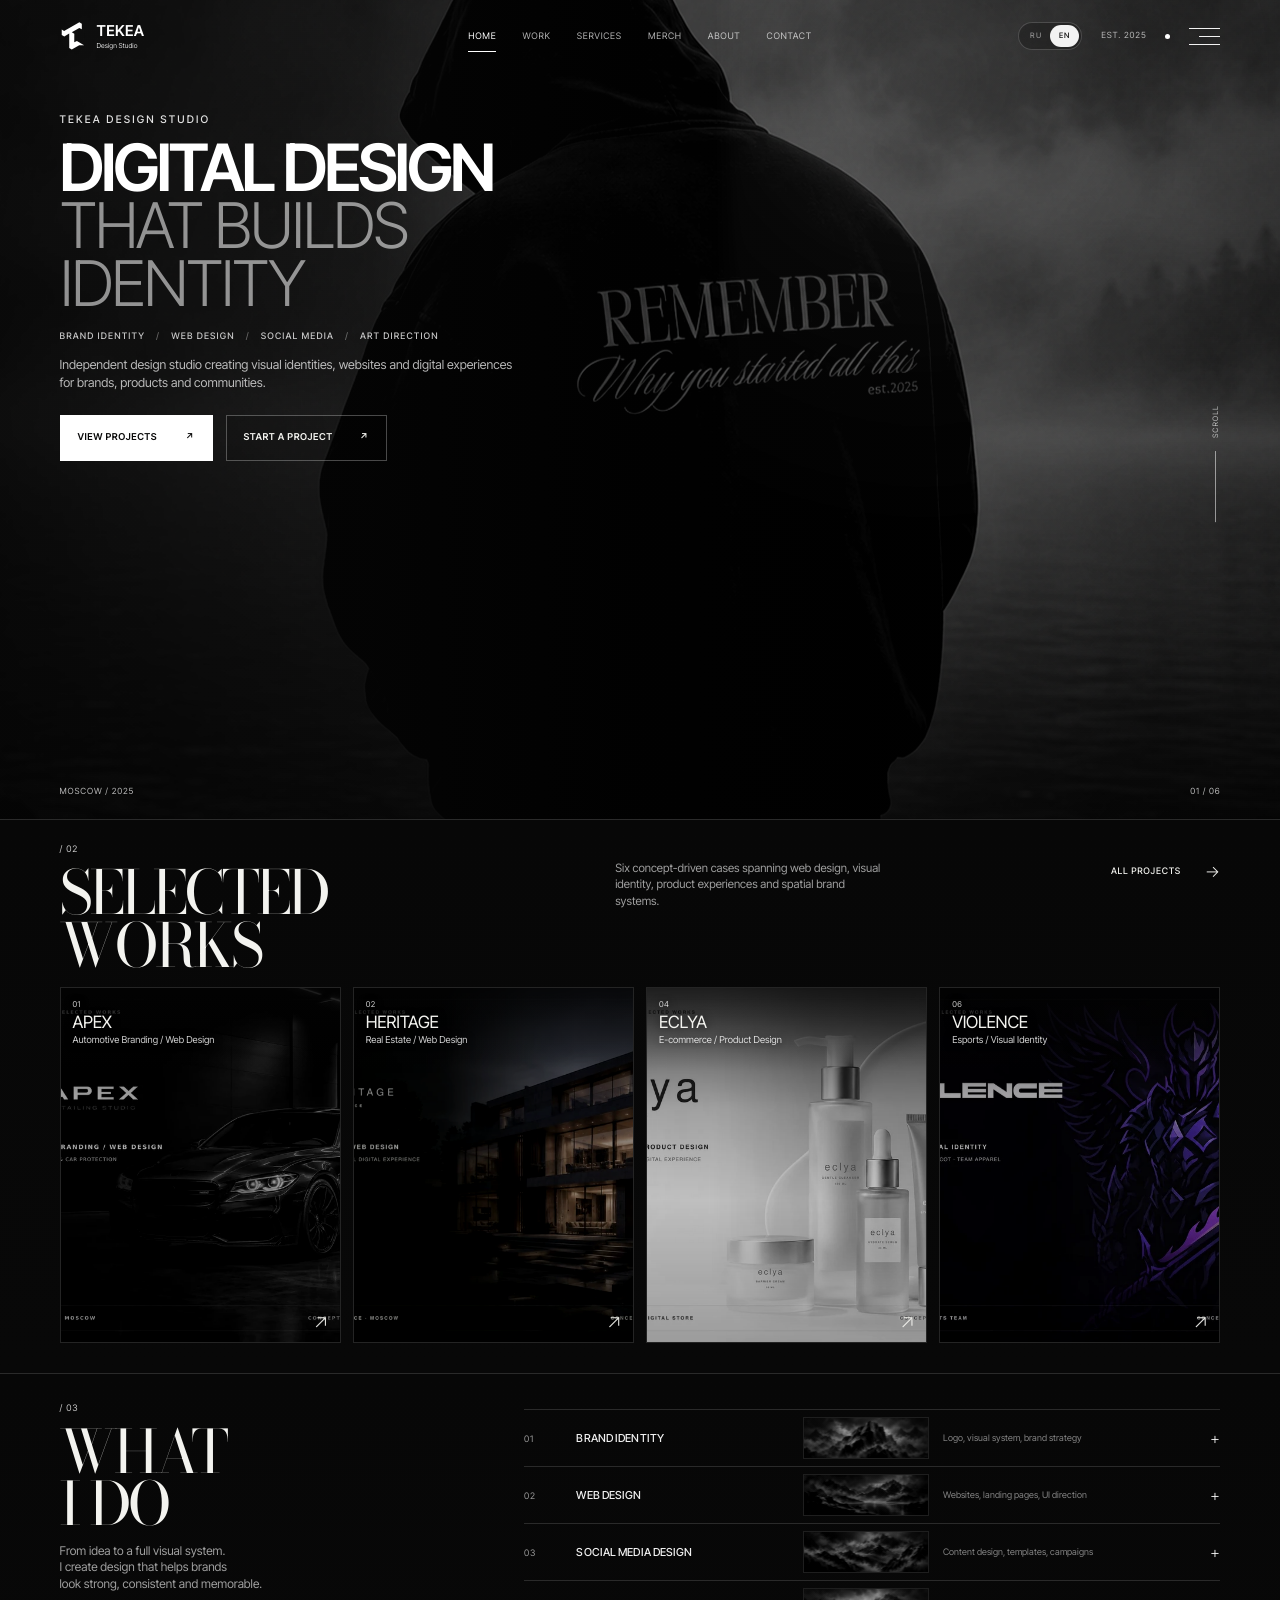
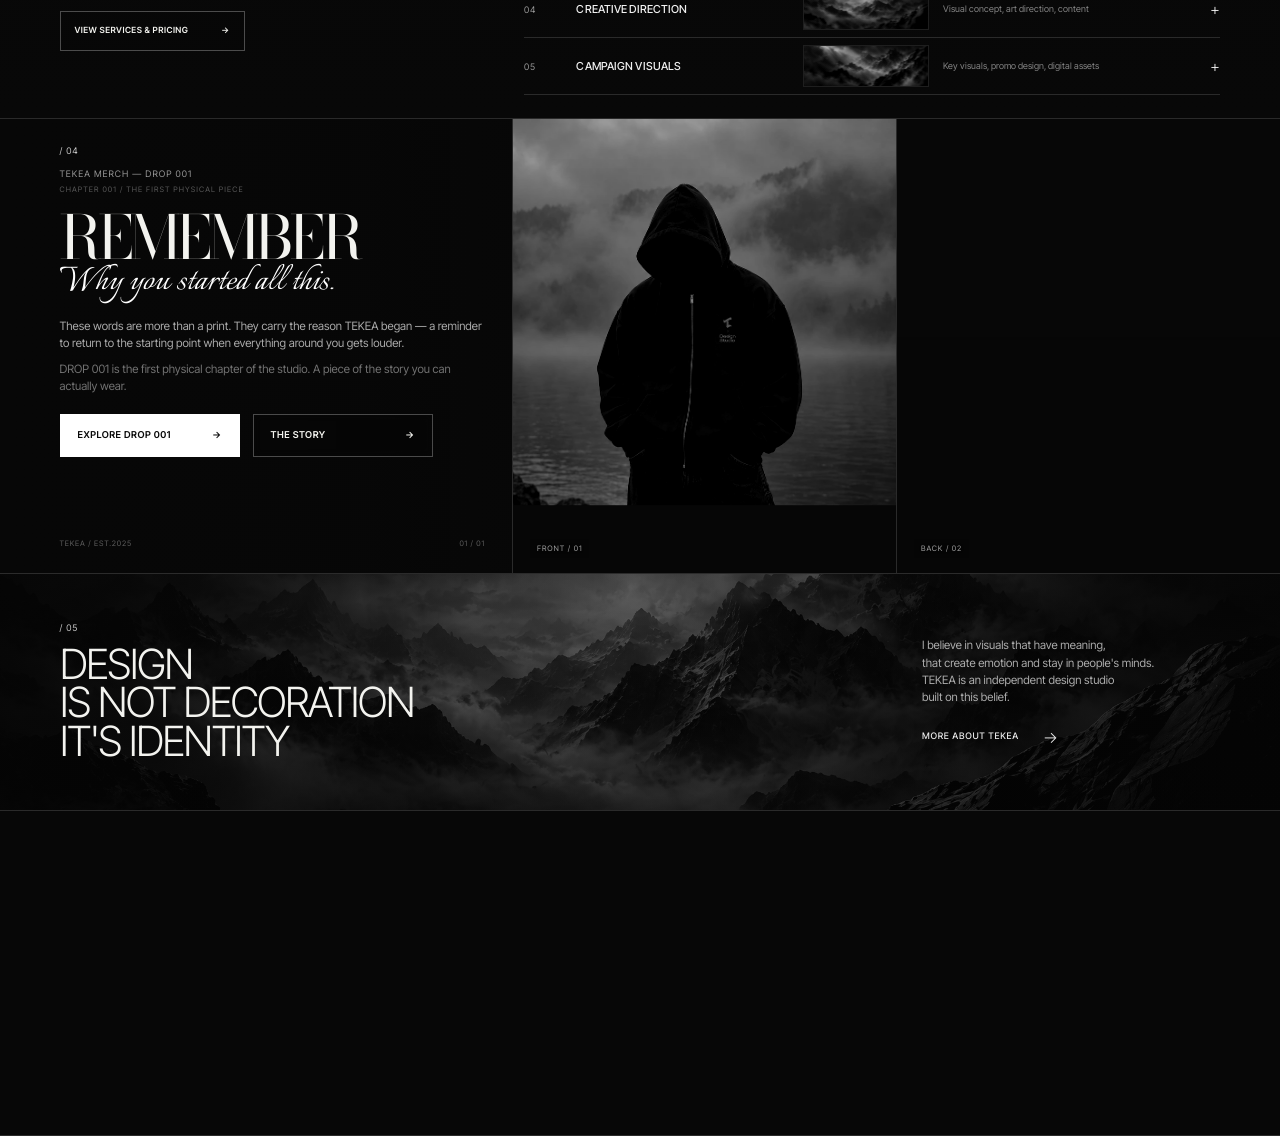
==== index.html @ 78b48ed1 "Initial production build" ====
<!DOCTYPE html>

<html lang="en">
<head>
<meta charset="utf-8"/>
<meta content="width=device-width, initial-scale=1, viewport-fit=cover" name="viewport"/>
<meta content="#070707" name="theme-color"/>
<meta content="TEKEA Design Studio — brand identity, web design, social media design and creative direction." name="description"/>
<title>TEKEA Design Studio</title>
<link href="https://fonts.googleapis.com" rel="preconnect"/>
<link crossorigin="" href="https://fonts.gstatic.com" rel="preconnect"/>
<link href="https://fonts.googleapis.com/css2?family=Bodoni+Moda:opsz,wght@6..96,400;6..96,500&amp;family=Inter+Tight:wght@300;400;500;600&amp;family=Italianno&amp;display=swap" rel="stylesheet"/>
<link href="css/main.css?v=3.23" rel="stylesheet"/>
<link href="assets/tekea-mark.svg" rel="icon" type="image/svg+xml"/><link as="image" fetchpriority="high" href="assets/hero-back-hq.webp" rel="preload" type="image/webp"/><meta content="website" property="og:type"/><meta content="TEKEA Design Studio" property="og:title"/><meta content="TEKEA Design Studio — brand identity, web design, social media design and creative direction." property="og:description"/><meta content="summary_large_image" name="twitter:card"/><meta content="noindex, nofollow, noarchive, max-image-preview:large" name="robots"/><meta content="dark" name="color-scheme"/><meta content="assets/og-tekea.jpg" property="og:image"/><meta content="1200" property="og:image:width"/><meta content="630" property="og:image:height"/><meta content="assets/og-tekea.jpg" name="twitter:image"/><link href="assets/apple-touch-icon.png" rel="apple-touch-icon" sizes="180x180"/><link href="assets/favicon-32.png" rel="icon" sizes="32x32" type="image/png"/><link href="site.webmanifest" rel="manifest"/></head>
<body>
<div aria-hidden="true" class="grain"></div>
<section class="hero" id="home">
<div aria-hidden="true" class="hero__media"></div>
<div aria-hidden="true" class="hero__shade"></div>
<header class="site-header">
<a aria-label="TEKEA Design Studio — home" class="brand" href="index.html#home"><img alt="" aria-hidden="true" class="brand__mark" src="assets/tekea-mark.svg"/><span class="brand__type"><span class="brand__name">TEKEA</span><span class="brand__sub">Design Studio</span></span></a>
<nav aria-label="Primary navigation" class="desktop-nav">
<a aria-current="page" class="is-active" href="#home">HOME</a>
<a href="#work">WORK</a>
<a href="services.html">SERVICES</a>
<a href="#merch">MERCH</a>
<a href="#about">ABOUT</a>
<a href="#contact">CONTACT</a>
</nav>
<div class="header-meta"><div aria-label="Language / Язык" class="lang-switch"><button aria-label="Русский" aria-pressed="false" data-lang="ru" type="button">RU</button><button aria-label="English" aria-pressed="false" data-lang="en" type="button">EN</button></div>
<span>EST. 2025</span>
<span aria-hidden="true" class="status-dot"></span>
<button aria-controls="mobileMenu" aria-expanded="false" aria-label="Open menu" class="menu-btn" type="button">
<span></span><span></span><span></span>
</button>
</div>
</header>
<div class="hero__inner shell">
<div class="hero__copy reveal">
<p class="eyebrow">TEKEA DESIGN STUDIO</p>
<h1 class="hero-title">
<span class="hero-title__serif">DIGITAL DESIGN</span>
<span class="hero-title__sans">THAT BUILDS</span>
<span class="hero-title__sans">IDENTITY</span>
</h1>
<div aria-label="Studio disciplines" class="disciplines">
<span>BRAND IDENTITY</span><i>/</i><span>WEB DESIGN</span><i>/</i><span>SOCIAL MEDIA</span><i>/</i><span>ART DIRECTION</span>
</div>
<p class="hero-intro">Independent design studio creating visual identities, websites and digital experiences for brands, products and communities.</p>
<div class="hero-actions">
<a class="button button--light" href="#work"><span>VIEW PROJECTS</span><span>↗︎</span></a>
<a class="button button--ghost" href="#contact"><span>START A PROJECT</span><span>↗︎</span></a>
</div>
</div>
<div class="hero__bottom">
<span>MOSCOW / 2025</span>
<span>01 / 06</span>
</div>
</div>
<div aria-hidden="true" class="hero-scroll">
<span>SCROLL</span>
<i></i>
</div>
</section>
<main>
<section class="section section--works" id="work">
<div class="shell">
<div class="works-head reveal-on-scroll">
<div>
<span class="section-index">/ 02</span>
<h2 class="display display--xl">SELECTED<br/>WORKS</h2>
</div>
<p class="works-head__copy">Six concept-driven cases spanning web design, visual identity, product experiences and spatial brand systems.</p>
<a class="text-link" href="works.html">ALL PROJECTS <span>→</span></a>
</div>
<div class="projects-grid" id="projects"><a class="project-card reveal-on-scroll" data-project="apex" href="cases/apex.html"><div class="project-card__meta"><span>01</span><h3>APEX</h3><p>Automotive Branding / Web Design</p></div><img alt="APEX Detailing Studio — automotive branding and web design" decoding="async" height="601" loading="lazy" sizes="(max-width: 760px) 100vw, 25vw" src="assets/cases/apex-cover-768.webp" srcset="assets/cases/apex-cover-768.webp 768w, assets/cases/apex-cover-1280.webp 1280w" width="768"/><span class="project-card__arrow">↗︎</span></a><a class="project-card reveal-on-scroll" data-project="heritage" href="cases/heritage.html"><div class="project-card__meta"><span>02</span><h3>HERITAGE</h3><p>Real Estate / Web Design</p></div><img alt="Heritage Residence — premium real estate web design" decoding="async" height="601" loading="lazy" sizes="(max-width: 760px) 100vw, 25vw" src="assets/cases/heritage-cover-768.webp" srcset="assets/cases/heritage-cover-768.webp 768w, assets/cases/heritage-cover-1280.webp 1280w" width="768"/><span class="project-card__arrow">↗︎</span></a><a class="project-card reveal-on-scroll" data-project="eclya" href="cases/eclya.html"><div class="project-card__meta"><span>04</span><h3>ECLYA</h3><p>E-commerce / Product Design</p></div><img alt="ECLYA — premium skincare e-commerce product design" decoding="async" height="601" loading="lazy" sizes="(max-width: 760px) 100vw, 25vw" src="assets/cases/eclya-cover-768.webp" srcset="assets/cases/eclya-cover-768.webp 768w, assets/cases/eclya-cover-1280.webp 1280w" width="768"/><span class="project-card__arrow">↗︎</span></a><a class="project-card reveal-on-scroll" data-project="violence" href="cases/violence.html"><div class="project-card__meta"><span>06</span><h3>VIOLENCE</h3><p>Esports / Visual Identity</p></div><img alt="Violence — esports visual identity" decoding="async" height="601" loading="lazy" sizes="(max-width: 760px) 100vw, 25vw" src="assets/cases/violence-cover-768.webp" srcset="assets/cases/violence-cover-768.webp 768w, assets/cases/violence-cover-1280.webp 1280w" width="768"/><span class="project-card__arrow">↗︎</span></a></div>
</div>
</section>
<section class="section section--services" id="services">
<div class="shell services-layout">
<div class="services-copy reveal-on-scroll">
<span class="section-index">/ 03</span>
<h2 class="display display--xl">WHAT<br/>I DO</h2>
<p>From idea to a full visual system.<br/>I create design that helps brands<br/>look strong, consistent and memorable.</p>
<a class="button button--ghost button--compact" href="services.html"><span>VIEW SERVICES &amp; PRICING</span><span>→</span></a>
</div>
<div class="services-list reveal-on-scroll">
<article class="service-row">
<button aria-expanded="false" class="service-row__head" type="button">
<span class="service-row__num">01</span>
<span class="service-row__name">BRAND IDENTITY</span>
<span class="service-row__thumb"><img alt="" decoding="async" height="213" loading="lazy" src="assets/service-brand-identity-640.webp" width="640"/></span>
<span class="service-row__desc">Logo, visual system, brand strategy</span>
<span class="service-row__plus">+</span>
</button>
<div class="service-row__detail"><p>Identity systems built to stay recognizable across digital products, campaigns and everyday brand communication.</p></div>
</article>
<article class="service-row">
<button aria-expanded="false" class="service-row__head" type="button">
<span class="service-row__num">02</span>
<span class="service-row__name">WEB DESIGN</span>
<span class="service-row__thumb"><img alt="" decoding="async" height="213" loading="lazy" src="assets/service-web-design-640.webp" width="640"/></span>
<span class="service-row__desc">Websites, landing pages, UI direction</span>
<span class="service-row__plus">+</span>
</button>
<div class="service-row__detail"><p>Editorial, conversion-focused web experiences with a clear visual hierarchy and a distinct brand language.</p></div>
</article>
<article class="service-row">
<button aria-expanded="false" class="service-row__head" type="button">
<span class="service-row__num">03</span>
<span class="service-row__name">SOCIAL MEDIA DESIGN</span>
<span class="service-row__thumb"><img alt="" decoding="async" height="213" loading="lazy" src="assets/service-social-media-640.webp" width="640"/></span>
<span class="service-row__desc">Content design, templates, campaigns</span>
<span class="service-row__plus">+</span>
</button>
<div class="service-row__detail"><p>Scalable visual systems for posts, announcements, tournament content, launches and recurring formats.</p></div>
</article>
<article class="service-row">
<button aria-expanded="false" class="service-row__head" type="button">
<span class="service-row__num">04</span>
<span class="service-row__name">CREATIVE DIRECTION</span>
<span class="service-row__thumb"><img alt="" decoding="async" height="213" loading="lazy" src="assets/service-creative-direction-640.webp" width="640"/></span>
<span class="service-row__desc">Visual concept, art direction, content</span>
<span class="service-row__plus">+</span>
</button>
<div class="service-row__detail"><p>Concept development and art direction that keeps every asset inside one strong, coherent visual world.</p></div>
</article>
<article class="service-row">
<button aria-expanded="false" class="service-row__head" type="button">
<span class="service-row__num">05</span>
<span class="service-row__name">CAMPAIGN VISUALS</span>
<span class="service-row__thumb"><img alt="" decoding="async" height="213" loading="lazy" src="assets/service-campaign-visuals-640.webp" width="640"/></span>
<span class="service-row__desc">Key visuals, promo design, digital assets</span>
<span class="service-row__plus">+</span>
</button>
<div class="service-row__detail"><p>Hero visuals and supporting assets for releases, drops, collaborations, product launches and special campaigns.</p></div>
</article>
</div>
</div>
</section>
<section class="merch merch--v25" id="merch">
<div class="merch__copy reveal-on-scroll">
<span class="section-index">/ 04</span>
<p class="merch-kicker">TEKEA MERCH — DROP 001</p>
<p class="merch-chapter">CHAPTER 001 / THE FIRST PHYSICAL PIECE</p>
<h2 class="display display--merch" data-i18n-en="REMEMBER" data-i18n-ru="ПОМНИ">REMEMBER</h2>
<div class="script" data-i18n-en="Why you started all this." data-i18n-ru="Ради чего ты всё это начал.">Why you started all this.</div>
<p class="merch-story">These words are more than a print. They carry the reason TEKEA began — a reminder to return to the starting point when everything around you gets louder.</p>
<p class="merch-story merch-story--secondary">DROP 001 is the first physical chapter of the studio. A piece of the story you can actually wear.</p>
<div class="merch-actions">
<a class="button button--light button--compact" href="merch.html"><span>EXPLORE DROP 001</span><span>→</span></a>
<a class="button button--ghost button--compact" href="merch.html#story"><span>THE STORY</span><span>→</span></a>
</div>
<div class="merch-signoff"><span>TEKEA / EST.2025</span><span>01 / 01</span></div>
</div>
<a aria-label="Explore Drop 001 — front view" class="merch__image merch__image--front reveal-on-scroll" href="merch.html"><img alt="TEKEA zip hoodie front" decoding="async" height="1800" loading="lazy" sizes="(max-width: 760px) 100vw, 55vw" src="assets/merch-front-1800.webp" srcset="assets/merch-front-1000.webp 1000w, assets/merch-front-1800.webp 1800w, assets/merch-front-2508.webp 2508w" width="1800"/><span class="merch__view-label">FRONT / 01</span></a>
<a aria-label="Explore Drop 001 — back view" class="merch__image merch__image--back reveal-on-scroll" href="merch.html"><img alt="TEKEA zip hoodie back" decoding="async" height="1800" loading="lazy" sizes="(max-width: 760px) 100vw, 55vw" src="assets/merch-back-1800.webp" srcset="assets/merch-back-1000.webp 1000w, assets/merch-back-1800.webp 1800w, assets/merch-back-2508.webp 2508w" width="1800"/><span class="merch__view-label">BACK / 02</span></a>
</section>
<section class="manifesto" id="about">
<div aria-hidden="true" class="manifesto__media"></div>
<div aria-hidden="true" class="manifesto__shade"></div>
<div class="shell manifesto__inner">
<div class="reveal-on-scroll">
<span class="section-index">/ 05</span>
<h2 class="manifesto__title">DESIGN<br/>IS NOT DECORATION<br/>IT'S IDENTITY</h2>
</div>
<div class="manifesto__copy reveal-on-scroll">
<p>I believe in visuals that have meaning,<br/>that create emotion and stay in people's minds.<br/>TEKEA is an independent design studio<br/>built on this belief.</p>
<a class="text-link" href="about.html">MORE ABOUT TEKEA <span>→</span></a>
</div>
</div>
</section>
<section class="contact section" id="contact">
<div class="shell contact-grid contact-grid--v3">
<div class="contact-main reveal-on-scroll">
<span class="section-index">/ 06</span>
<h2 class="display display--contact">HAVE A PROJECT<br/>IN MIND?</h2>
<p>LET'S CREATE SOMETHING</p>
</div>
<div aria-label="Contacts" class="contact-links contact-links--v32 reveal-on-scroll">
<a class="contact-link contact-link--project" href="https://t.me/icetds" rel="noopener noreferrer" target="_blank">
<span class="contact-link__meta">Start a project</span>
<span class="contact-link__label">Telegram</span>
<span class="social-icon social-icon--telegram"><img alt="" aria-hidden="true" height="128" src="assets/telegram.png" width="128"/></span>
</a>
<a class="contact-link" href="https://www.behance.net/tekeadesign" rel="noopener noreferrer" target="_blank">
<span class="contact-link__meta">Portfolio</span>
<span class="contact-link__label">Behance</span>
<span class="social-icon social-icon--behance">Bē</span>
</a>
<a class="contact-link" href="https://dprofile.ru/tekea" rel="noopener noreferrer" target="_blank">
<span class="contact-link__meta">Selected work</span>
<span class="contact-link__label">Dprofile</span>
<span class="social-icon social-icon--dprofile">D</span>
</a>
</div>
</div>
<footer class="footer shell">
<span>TEKEA DESIGN STUDIO   © 2025</span>
<span>DESIGN  ×  IDENTITY  ×  MORE</span>
</footer>
</section>
</main>
<nav aria-hidden="true" aria-label="Mobile navigation" class="mobile-menu" id="mobileMenu" inert="">
<div aria-hidden="true" class="mobile-menu__media"></div>
<div aria-hidden="true" class="mobile-menu__veil"></div>
<div class="mobile-menu__top">
<a aria-label="TEKEA Design Studio — home" class="brand mobile-menu__brand" href="#home">
<img alt="" aria-hidden="true" class="brand__mark" src="assets/tekea-mark.svg"/>
<span class="brand__type"><span class="brand__name">TEKEA</span><span class="brand__sub">Design Studio</span></span>
</a>
<div class="mobile-menu__controls">
<div aria-label="Language / Язык" class="lang-switch lang-switch--menu"><button aria-label="Русский" aria-pressed="false" data-lang="ru" type="button">RU</button><button aria-label="English" aria-pressed="false" data-lang="en" type="button">EN</button></div>
<span class="mobile-menu__index">TEKEA / MENU</span>
<button aria-label="Close menu" class="mobile-menu__close" type="button"><span></span><span></span></button>
</div>
</div>
<div class="mobile-menu__body">
<div class="mobile-menu__navlist">
<a href="#home"><span class="mobile-menu__num">01</span><span class="mobile-menu__label">HOME</span><span class="mobile-menu__arrow">↗︎</span></a>
<a href="#work"><span class="mobile-menu__num">02</span><span class="mobile-menu__label">WORK</span><span class="mobile-menu__arrow">↗︎</span></a>
<a href="services.html"><span class="mobile-menu__num">03</span><span class="mobile-menu__label">SERVICES</span><span class="mobile-menu__arrow">↗︎</span></a>
<a href="#merch"><span class="mobile-menu__num">04</span><span class="mobile-menu__label">MERCH</span><span class="mobile-menu__arrow">↗︎</span></a>
<a href="#about"><span class="mobile-menu__num">05</span><span class="mobile-menu__label">ABOUT</span><span class="mobile-menu__arrow">↗︎</span></a>
<a href="#contact"><span class="mobile-menu__num">06</span><span class="mobile-menu__label">CONTACT</span><span class="mobile-menu__arrow">↗︎</span></a>
</div>
<aside class="mobile-menu__aside">
<p class="mobile-menu__eyebrow">TEKEA DESIGN STUDIO</p>
<div class="mobile-menu__statement"><span>DIGITAL DESIGN</span><span>THAT BUILDS</span><span>IDENTITY</span></div>
<div class="mobile-menu__socials">
<a href="https://t.me/icetds" rel="noopener" target="_blank"><span>Telegram</span><span>↗︎</span></a>
<a href="https://www.behance.net/tekeadesign" rel="noopener" target="_blank"><span>Behance</span><span>↗︎</span></a>
<a href="https://dprofile.ru/tekea" rel="noopener" target="_blank"><span>Dprofile</span><span>↗︎</span></a>
</div>
</aside>
</div>
<div class="mobile-menu__bottom"><span>MOSCOW / 2025</span><span>DESIGN × IDENTITY × MORE</span></div>
</nav>
<script src="js/main.js?v=3.23"></script>
<script src="js/lang.js?v=3.23"></script></body>
</html>
---- css/main.css ----
:root{
  --bg:#070707;
  --bg-2:#0a0a0a;
  --text:#f3f3ef;
  --muted:rgba(243,243,239,.62);
  --muted-2:rgba(243,243,239,.42);
  --line:rgba(255,255,255,.14);
  --line-strong:rgba(255,255,255,.28);
  --pad:clamp(26px,4.65vw,76px);
  --serif:"Bodoni Moda", "Times New Roman", serif;
  --sans:"Inter Tight", Arial, sans-serif;
  --script:"Italianno", "Snell Roundhand", cursive;
  --ease:cubic-bezier(.22,1,.36,1);
}
*{box-sizing:border-box}
html{scroll-behavior:smooth;background:var(--bg)}
body{margin:0;background:var(--bg);color:var(--text);font-family:var(--sans);-webkit-font-smoothing:antialiased;text-rendering:geometricPrecision;overflow-x:hidden}
a{color:inherit;text-decoration:none}
button{font:inherit;color:inherit}
img{display:block;width:100%;height:auto;image-rendering:auto;-webkit-user-drag:none;backface-visibility:hidden}
.shell{width:100%;padding-inline:var(--pad);position:relative;z-index:2}
.grain{position:fixed;inset:0;pointer-events:none;z-index:1000;opacity:.045;mix-blend-mode:soft-light;background-image:url("data:image/svg+xml,%3Csvg viewBox='0 0 160 160' xmlns='http://www.w3.org/2000/svg'%3E%3Cfilter id='n'%3E%3CfeTurbulence type='fractalNoise' baseFrequency='.88' numOctaves='4' stitchTiles='stitch'/%3E%3C/filter%3E%3Crect width='100%25' height='100%25' filter='url(%23n)' opacity='.7'/%3E%3C/svg%3E")}

/* ---------- hero / V2.1 ---------- */
.hero{
  position:relative;
  min-height:720px;
  height:min(820px,100svh);
  overflow:hidden;
  isolation:isolate;
  border-bottom:1px solid var(--line)
}
.hero::after{
  content:"";
  position:absolute;
  top:-14%;
  right:-7%;
  width:min(50vw,760px);
  height:min(50vw,760px);
  pointer-events:none;
  z-index:-1;
  background:radial-gradient(circle at 30% 30%, rgba(255,255,255,.16) 0%, rgba(255,255,255,.09) 17%, rgba(255,255,255,.045) 33%, rgba(255,255,255,.018) 48%, rgba(255,255,255,0) 72%);
  mix-blend-mode:screen;
  opacity:.58;
  filter:blur(8px);
}
.hero__media{
  position:absolute;
  inset:-3%;
  z-index:-3;
  background:url('../assets/hero-back-hq.webp') 57% 49%/cover no-repeat;
  filter:grayscale(100%) brightness(.68) contrast(1.10);
  transform:translate3d(var(--mx,0),var(--my,0),0) scale(1.065);
  transition:transform .9s var(--ease);
  will-change:transform;
}
.hero__shade{
  position:absolute;
  inset:0;
  z-index:-2;
  pointer-events:none;
  background:
    linear-gradient(90deg,rgba(5,5,5,.88) 0%,rgba(5,5,5,.72) 29%,rgba(5,5,5,.24) 49%,rgba(5,5,5,.08) 70%,rgba(5,5,5,.16) 100%),
    linear-gradient(180deg,rgba(0,0,0,.24) 0%,rgba(0,0,0,.02) 40%,rgba(0,0,0,.10) 68%,rgba(0,0,0,.72) 100%);
}
.site-header{
  height:74px;
  padding-inline:var(--pad);
  display:grid;
  grid-template-columns:1fr auto 1fr;
  align-items:center;
  gap:30px;
  position:relative;
  z-index:20
}
.brand{display:flex;align-items:center;gap:10px;width:max-content;transform:translateY(-1px)}
.brand__mark{width:34px;height:38px;flex:none;object-fit:contain;filter:drop-shadow(0 0 9px rgba(255,255,255,.04))}
.brand__type{display:flex;flex-direction:column;justify-content:center;line-height:.88;min-width:74px}
.brand__name{font-size:17px;font-weight:600;letter-spacing:.025em;color:#fff}
.brand__sub{font-size:7.5px;margin-top:5px;letter-spacing:.005em;color:rgba(255,255,255,.86)}
.desktop-nav{display:flex;align-items:center;gap:clamp(21px,2.05vw,35px)}
.desktop-nav a{position:relative;font-size:9px;letter-spacing:.075em;color:rgba(255,255,255,.70);transition:.25s ease}
.desktop-nav a::after{content:"";position:absolute;height:1px;background:#fff;left:0;right:100%;bottom:-5px;transition:right .3s var(--ease)}
.desktop-nav a:hover,.desktop-nav a.is-active{color:#fff}.desktop-nav a:hover::after,.desktop-nav a.is-active::after{right:0}
.header-meta{justify-self:end;display:flex;align-items:center;gap:19px;font-size:8.5px;letter-spacing:.10em;color:rgba(255,255,255,.68)}
.status-dot{width:5px;height:5px;background:#fff;border-radius:50%}
.menu-btn{border:0;background:none;width:25px;height:18px;padding:1px 0;display:grid;align-content:space-between;cursor:pointer}
.menu-btn span{height:1px;background:#fff;width:100%;display:block}

.hero__inner{
  height:calc(100% - 74px);
  display:flex;
  flex-direction:column;
  justify-content:space-between;
  padding-top:clamp(34px,4.6vh,47px);
  padding-bottom:22px
}
.hero__copy{width:min(620px,48vw)}
.eyebrow{margin:0 0 12px;font-size:10.5px;font-weight:500;letter-spacing:.205em;color:rgba(255,255,255,.88)}
.hero-title{margin:0;text-transform:uppercase;line-height:.94;letter-spacing:-.045em}
.hero-title span{display:block;white-space:nowrap}
/* The reference uses a strong modern sans for DIGITAL DESIGN, not the editorial serif used elsewhere. */
.hero-title__serif{
  font-family:var(--sans);
  font-size:clamp(54px,5.10vw,78px);
  font-weight:600;
  letter-spacing:-.052em;
  line-height:.94;
  color:#fff
}
.hero-title__sans{
  font-family:var(--sans);
  font-size:clamp(51px,4.92vw,75px);
  font-weight:300;
  letter-spacing:-.050em;
  line-height:.97;
  color:rgba(255,255,255,.55)
}
.disciplines{margin-top:17px;display:flex;align-items:center;gap:11px;font-size:9px;font-weight:500;letter-spacing:.125em;color:rgba(255,255,255,.77);white-space:nowrap}
.disciplines i{font-style:normal;color:rgba(255,255,255,.36)}
.hero-intro{margin:15px 0 0;width:min(100%,455px);font-size:12.5px;line-height:1.38;color:rgba(255,255,255,.71)}
.hero-actions{display:flex;gap:13px;margin-top:23px}
.button{min-height:46px;padding:0 17px;display:inline-flex;align-items:center;justify-content:space-between;gap:27px;border:1px solid var(--line-strong);font-size:9.5px;font-weight:600;letter-spacing:.055em;transition:transform .25s var(--ease),background .25s ease,border-color .25s ease,color .25s ease}
.button:hover{transform:translateY(-2px)}
.button--light{background:#fff;color:#090909;border-color:#fff}.button--light:hover{background:#e9e9e5}
.button--ghost{background:rgba(0,0,0,.12);backdrop-filter:blur(4px)}.button--ghost:hover{background:rgba(255,255,255,.06);border-color:rgba(255,255,255,.55)}
.button--compact{min-height:43px;min-width:180px}
.hero__bottom{display:flex;align-items:center;justify-content:space-between;font-size:8.5px;letter-spacing:.10em;color:rgba(255,255,255,.72)}
.hero-scroll{position:absolute;right:var(--pad);top:51%;transform:translateY(-11%);display:flex;align-items:center;flex-direction:column;gap:13px;font-size:7.5px;letter-spacing:.13em;color:rgba(255,255,255,.66)}
.hero-scroll span{writing-mode:vertical-rl;transform:rotate(180deg)}
.hero-scroll i{width:1px;height:71px;background:rgba(255,255,255,.52);position:relative;overflow:hidden}
.hero-scroll i::after{content:"";position:absolute;width:1px;height:27px;background:#fff;top:-27px;left:0;animation:scrollLine 2s linear infinite}
@keyframes scrollLine{to{transform:translateY(100px)}}

/* ---------- global section typography ---------- */
.section{border-bottom:1px solid var(--line);background:var(--bg)}
.section-index{display:block;font-size:9px;letter-spacing:.10em;margin-bottom:10px;color:rgba(255,255,255,.78)}
.display{font-family:var(--serif);font-weight:400;margin:0;letter-spacing:-.055em;line-height:.85}.display--xl{font-size:clamp(54px,4.9vw,82px)}
.text-link{font-size:9px;font-weight:500;letter-spacing:.08em;display:inline-flex;align-items:center;gap:24px;text-decoration:none}.text-link span{font-size:16px;font-weight:300}.text-link:hover span{transform:translateX(4px)}.text-link span{transition:transform .25s var(--ease)}

/* ---------- works / V2.2 ---------- */
.section--works{padding:24px 0 30px;background:linear-gradient(180deg,#070707 0%,#080808 100%)}
.works-head{display:grid;grid-template-columns:1.25fr .82fr .55fr;gap:38px;align-items:start}
.works-head .section-index{margin-bottom:8px}
.works-head .display--xl{font-size:clamp(55px,4.7vw,78px);line-height:.84}
.works-head__copy{margin:16px 0 0;font-size:11.5px;line-height:1.42;color:rgba(255,255,255,.61);max-width:270px}
.works-head>.text-link{justify-self:end;margin-top:17px;align-self:start}
.projects-grid{display:grid;grid-template-columns:repeat(4,minmax(0,1fr));gap:12px;margin-top:14px}
.project-card{position:relative;aspect-ratio:.79;min-height:0;border:1px solid rgba(255,255,255,.105);overflow:hidden;background:#0a0a0a;isolation:isolate;transform:translateZ(0);transition:border-color .3s ease,transform .45s var(--ease),box-shadow .45s var(--ease)}
.project-card::before{content:"";position:absolute;inset:0;z-index:-1;background:linear-gradient(180deg,rgba(0,0,0,.70) 0%,rgba(0,0,0,.18) 34%,rgba(0,0,0,.02) 60%,rgba(0,0,0,.21) 100%);pointer-events:none;transition:opacity .35s ease}
.project-card::after{content:"";position:absolute;left:0;right:0;top:0;height:1px;z-index:4;background:rgba(255,255,255,.62);transform:scaleX(0);transform-origin:left;transition:transform .42s var(--ease)}
.project-card img{position:absolute;inset:0;width:100%;height:100%;object-fit:cover;z-index:-2;filter:grayscale(100%) brightness(.83) contrast(1.08);transform:scale(1.0001) translateZ(0);transition:transform .55s var(--ease),filter .35s ease}
.project-card:nth-child(2) img{filter:grayscale(14%) brightness(.79) contrast(1.10)}
.project-card:nth-child(1) img{object-position:50% 50%}.project-card:nth-child(2) img{object-position:50% 50%}.project-card:nth-child(3) img{object-position:52% 50%}.project-card:nth-child(4) img{object-position:50% 50%}
.project-card:hover{border-color:rgba(255,255,255,.28);transform:translateY(-3px);box-shadow:0 17px 45px rgba(0,0,0,.23)}
.project-card:hover::after{transform:scaleX(1)}
.project-card:hover img{transform:scale(1.022);filter:grayscale(70%) brightness(.92) contrast(1.05)}
.project-card:nth-child(2):hover img{filter:grayscale(0%) brightness(.90) contrast(1.08)}
.project-card__meta{position:absolute;top:12px;left:12px;right:12px;z-index:2;text-shadow:0 1px 8px rgba(0,0,0,.72)}
.project-card__meta>span{display:block;font-size:8px;line-height:1;letter-spacing:.06em;color:rgba(255,255,255,.80)}
.project-card__meta h3{font-size:17px;line-height:1;margin:7px 0 3px;font-weight:400;letter-spacing:-.015em}
.project-card__meta p{font-size:9.5px;line-height:1.25;margin:0;color:rgba(255,255,255,.82)}
.project-card__arrow{position:absolute;right:10px;bottom:8px;z-index:3;font-size:19px;line-height:1;font-weight:300;transition:transform .28s var(--ease),opacity .28s ease;opacity:.92}
.project-card:hover .project-card__arrow{transform:translate(3px,-3px);opacity:1}

/* ---------- services / V2.4 ---------- */
.section--services{
  padding:28px 0 23px;
  background:linear-gradient(180deg,#070707 0%,#080808 100%);
}
.services-layout{
  display:grid;
  grid-template-columns:minmax(270px,.355fr) minmax(0,.645fr);
  gap:clamp(54px,6.4vw,112px);
  align-items:start;
}
.services-copy{padding-top:1px}
.services-copy .section-index{margin-bottom:8px}
.services-copy .display--xl{
  font-size:clamp(55px,4.65vw,76px);
  line-height:.84;
}
.services-copy p{
  font-size:12px;
  line-height:1.38;
  color:rgba(255,255,255,.61);
  margin:12px 0 19px;
  max-width:300px;
}
.services-copy .button--compact{
  min-width:185px;
  min-height:40px;
  padding-inline:14px;
  font-size:8.5px;
}
.services-list{
  padding-top:7px;
  width:100%;
}
.service-row{
  position:relative;
  border-bottom:1px solid rgba(255,255,255,.14);
}
.service-row:first-child{border-top:1px solid rgba(255,255,255,.14)}
.service-row::after{
  content:"";
  position:absolute;
  left:0;right:0;bottom:-1px;height:1px;
  background:rgba(255,255,255,.52);
  transform:scaleX(0);
  transform-origin:left;
  transition:transform .38s var(--ease);
  pointer-events:none;
}
.service-row:hover::after,.service-row.is-open::after{transform:scaleX(1)}
.service-row__head{
  width:100%;
  min-height:49px;
  border:0;
  background:transparent;
  padding:7px 0;
  display:grid;
  grid-template-columns:38px minmax(150px,1.02fr) 126px minmax(220px,1.18fr) 17px;
  align-items:center;
  gap:14px;
  text-align:left;
  cursor:pointer;
}
.service-row__num{
  font-size:9px;
  letter-spacing:.04em;
  color:rgba(255,255,255,.59);
}
.service-row__name{
  font-size:11px;
  text-transform:uppercase;
  line-height:1.1;
  font-weight:500;
  letter-spacing:.01em;
  color:rgba(255,255,255,.94);
}
.service-row__thumb{
  width:126px;
  height:42px;
  overflow:hidden;
  opacity:.92;
  background:#0b0b0b;
  border:1px solid rgba(255,255,255,.09);
  position:relative;
}
.service-row__thumb::after{
  content:"";
  position:absolute;
  inset:0;
  background:linear-gradient(90deg,rgba(6,6,6,.12),rgba(6,6,6,.02) 38%,rgba(6,6,6,.18));
  pointer-events:none;
}
.service-row__thumb img{
  width:100%;height:100%;
  object-fit:cover;
  filter:grayscale(100%) brightness(.84) contrast(1.08);
  transform:scale(1.01) translateZ(0);
  transition:filter .3s ease,transform .45s var(--ease),opacity .3s ease;
}
.service-row:hover .service-row__thumb img,.service-row.is-open .service-row__thumb img{
  filter:grayscale(100%) brightness(.95) contrast(1.03);
  transform:scale(1.045) translateZ(0);
}
.service-row__desc{
  font-size:9px;
  line-height:1.3;
  color:rgba(255,255,255,.50);
  max-width:300px;
}
.service-row__plus{
  justify-self:end;
  font-size:16px;
  line-height:1;
  font-weight:300;
  color:rgba(255,255,255,.92);
  transition:transform .28s var(--ease),color .25s ease;
}
.service-row:hover .service-row__plus{color:#fff}
.service-row.is-open .service-row__plus{transform:rotate(45deg)}
.service-row__detail{
  display:grid;
  grid-template-rows:0fr;
  transition:grid-template-rows .36s var(--ease),opacity .3s ease;
  opacity:.25;
}
.service-row__detail p{
  overflow:hidden;
  margin:0;
  max-width:620px;
  padding-left:52px;
  padding-right:28px;
  color:rgba(255,255,255,.54);
  font-size:10px;
  line-height:1.5;
}
.service-row.is-open .service-row__detail{grid-template-rows:1fr;opacity:1}
.service-row.is-open .service-row__detail p{padding-bottom:13px}

/* ---------- merch / V2.5 ---------- */
.merch{display:grid;grid-template-columns:40% 30% 30%;min-height:455px;border-bottom:1px solid var(--line);background:#080808}
.merch__copy{padding:27px 27px 25px var(--pad);position:relative;z-index:2;background:linear-gradient(90deg,rgba(7,7,7,1),rgba(7,7,7,.96) 72%,rgba(7,7,7,.82));display:flex;flex-direction:column;align-items:flex-start}
.merch-kicker{font-size:9px;letter-spacing:.11em;color:rgba(255,255,255,.58);margin:0 0 5px}
.merch-chapter{margin:0 0 17px;font-size:7.5px;letter-spacing:.145em;color:rgba(255,255,255,.33)}
.display--merch{font-size:clamp(56px,4.7vw,80px);line-height:.92}
.script{font-family:var(--script);font-size:clamp(38px,3.2vw,57px);line-height:.76;color:#fff;margin-top:2px;white-space:nowrap}
.merch-story{max-width:430px;margin:20px 0 0;font-size:11.5px;line-height:1.48;color:rgba(255,255,255,.66)}
.merch-story--secondary{margin-top:9px;color:rgba(255,255,255,.43)}
.merch-actions{display:flex;gap:13px;margin-top:19px}
.merch-signoff{margin-top:auto;padding-top:20px;width:100%;display:flex;justify-content:space-between;font-size:7.5px;letter-spacing:.11em;color:rgba(255,255,255,.35)}
.merch__image{margin:0;overflow:hidden;position:relative;min-width:0;display:block;border-left:1px solid var(--line)}
.merch__image::after{content:"";position:absolute;inset:0;background:linear-gradient(180deg,rgba(0,0,0,.03),rgba(0,0,0,.23));transition:background .4s ease}
.merch__image img{width:100%;height:100%;object-fit:cover;filter:grayscale(100%) brightness(.73) contrast(1.08);transition:transform .8s var(--ease),filter .45s ease}
.merch__image:hover img{transform:scale(1.025);filter:grayscale(100%) brightness(.82) contrast(1.07)}
.merch__image:hover::after{background:linear-gradient(180deg,rgba(0,0,0,0),rgba(0,0,0,.11))}
.merch__image--front img{object-position:52% 45%}.merch__image--back img{object-position:52% 48%}
.merch__view-label{position:absolute;z-index:2;left:17px;bottom:15px;font-size:7.5px;letter-spacing:.12em;color:rgba(255,255,255,.62)}

/* ---------- manifesto ---------- */
.manifesto{position:relative;min-height:210px;isolation:isolate;overflow:hidden;border-bottom:1px solid var(--line)}.manifesto__media{position:absolute;inset:0;z-index:-2;background:url('../assets/manifesto-mountains-hq.webp') 52% 55%/cover no-repeat;filter:grayscale(100%) brightness(.55) contrast(1.2);transform:scale(1.08)}.manifesto__shade{position:absolute;inset:0;z-index:-1;background:linear-gradient(90deg,rgba(5,5,5,.96) 0%,rgba(5,5,5,.32) 47%,rgba(5,5,5,.95) 100%)}.manifesto__inner{min-height:210px;display:grid;grid-template-columns:1fr .36fr;align-items:center;gap:60px}.manifesto__title{font-size:clamp(31px,3.1vw,49px);line-height:.9;font-weight:300;letter-spacing:-.04em;margin:0}.manifesto__copy{align-self:center}.manifesto__copy p{font-size:11px;line-height:1.45;color:rgba(255,255,255,.70);margin:0 0 15px}

/* ---------- contact ---------- */
.contact{padding-top:26px}.contact-grid{display:grid;grid-template-columns:.43fr .35fr .22fr;gap:50px;align-items:center;padding-bottom:26px}.display--contact{font-size:clamp(48px,4.1vw,70px);line-height:.84}.contact-main>p{margin:8px 0 0;font-size:18px;font-weight:300;color:rgba(255,255,255,.49);letter-spacing:-.025em}.contact-links{display:flex;flex-direction:column;gap:12px}.contact-links a{display:grid;grid-template-columns:25px auto auto 1fr auto;align-items:center;justify-content:start;gap:10px;width:max-content;font-size:10px;color:rgba(255,255,255,.72)}.contact-links a:nth-child(n+2){grid-template-columns:25px auto 1fr}.social-icon{font-size:17px;font-weight:600;color:#fff}.contact-card{height:145px;border:1px solid var(--line);position:relative;overflow:hidden}.contact-card img{height:100%;object-fit:cover;filter:grayscale(100%) brightness(.62) contrast(1.04)}.contact-card__brand{position:absolute;left:16px;bottom:13px;display:flex;flex-direction:column;text-shadow:0 1px 5px #000}.contact-card__brand b{font-size:13px;letter-spacing:.04em}.contact-card__brand span{font-size:7px;line-height:1.1;color:rgba(255,255,255,.78)}
.footer{height:66px;border-top:1px solid var(--line);display:flex;align-items:center;justify-content:space-between;font-size:8px;letter-spacing:.12em;color:rgba(255,255,255,.55)}

/* ---------- motion ---------- */
.reveal{opacity:0;transform:translateY(18px);animation:heroReveal .9s .15s var(--ease) forwards}@keyframes heroReveal{to{opacity:1;transform:none}}
.reveal-on-scroll{opacity:0;transform:translateY(26px);transition:opacity .8s var(--ease),transform .8s var(--ease)}.reveal-on-scroll.is-visible{opacity:1;transform:none}

/* ---------- mobile menu / toast ---------- */
.mobile-menu{position:fixed;inset:0;z-index:900;background:rgba(5,5,5,.97);backdrop-filter:blur(12px);display:flex;flex-direction:column;justify-content:center;gap:18px;padding:28px;opacity:0;pointer-events:none;transition:opacity .3s ease}.mobile-menu.is-open{opacity:1;pointer-events:auto}.mobile-menu a{font-family:var(--serif);font-size:42px;line-height:1}.mobile-menu__close{position:absolute;right:26px;top:24px;border:0;background:none;font-size:34px;cursor:pointer}.project-toast{position:fixed;left:50%;bottom:24px;transform:translate(-50%,20px);padding:12px 16px;background:#ededeb;color:#0b0b0b;font-size:11px;z-index:950;opacity:0;pointer-events:none;transition:.3s var(--ease);box-shadow:0 12px 45px rgba(0,0,0,.35)}.project-toast.is-showing{opacity:1;transform:translate(-50%,0)}

/* ---------- responsive ---------- */
@media(max-width:1080px){
  .site-header{grid-template-columns:1fr auto}.desktop-nav{display:none}.header-meta>span{display:none}.hero__copy{width:min(620px,64vw)}
  .projects-grid{grid-template-columns:repeat(2,minmax(0,1fr));gap:14px}.project-card{aspect-ratio:.84}.works-head{grid-template-columns:1fr 1fr}.works-head>.text-link{grid-column:2;grid-row:2;justify-self:start;margin-top:0}
  .services-layout{grid-template-columns:.40fr .60fr;gap:34px}.service-row__head{grid-template-columns:32px minmax(122px,1fr) 94px minmax(145px,1fr) 17px;gap:10px}.service-row__thumb{width:94px;height:38px}.service-row__desc{font-size:8.5px}
  .merch{grid-template-columns:42% 29% 29%}.script{white-space:normal}
  .contact-grid{grid-template-columns:.45fr .35fr .2fr;gap:30px}
}
@media(max-width:760px){
  :root{--pad:20px}.hero{height:auto;min-height:820px}.site-header{height:72px}.brand__mark{width:30px;height:33px}.brand__name{font-size:15.5px}.brand__sub{font-size:7px}.hero__inner{height:calc(100% - 72px);min-height:748px;padding-top:48px}.hero__media{inset:0;background-size:auto 79%;background-position:69% 100%;transform:none!important}.hero__shade{background:linear-gradient(180deg,rgba(5,5,5,.80) 0%,rgba(5,5,5,.70) 39%,rgba(5,5,5,.29) 61%,rgba(5,5,5,.74) 100%),linear-gradient(90deg,rgba(5,5,5,.88),rgba(5,5,5,.22))}.hero__copy{width:100%;max-width:600px}.hero-title__serif{font-size:clamp(43px,11.2vw,69px);font-weight:600}.hero-title__sans{font-size:clamp(41px,10.7vw,66px)}.disciplines{display:none}.hero-intro{font-size:13px;max-width:350px}.hero-actions{flex-wrap:wrap}.button{min-width:0}.hero-scroll{display:none}
  .section--works{padding-top:25px;padding-bottom:28px}.works-head{display:block}.works-head__copy{margin-top:17px}.works-head>.text-link{margin-top:18px}.projects-grid{grid-template-columns:1fr 1fr;gap:10px;margin-top:20px}.project-card{aspect-ratio:.78}.project-card__meta h3{font-size:16px}.display--xl{font-size:clamp(52px,15vw,78px)}
  .section--services{padding-top:26px;padding-bottom:24px}.services-layout{grid-template-columns:1fr;gap:28px}.services-copy p{font-size:12.5px}.service-row__head{min-height:56px;grid-template-columns:30px minmax(0,1fr) 92px 17px;gap:9px}.service-row__thumb{width:92px;height:36px}.service-row__desc{display:none}.service-row__detail p{padding-left:39px!important;padding-right:12px;font-size:10.5px}.services-copy .button--compact{width:max-content}
  .merch{grid-template-columns:1fr}.merch__copy{padding:28px var(--pad) 30px;min-height:480px}.merch__image{height:440px;border-left:0;border-top:1px solid var(--line)}.display--merch{font-size:clamp(58px,17vw,88px)}.script{font-size:clamp(38px,11vw,56px)}.merch-story{max-width:520px}.merch-signoff{padding-top:28px}
  .manifesto__inner{grid-template-columns:1fr;gap:30px;padding-top:35px;padding-bottom:35px}.manifesto__title{font-size:clamp(37px,11vw,54px)}.manifesto__copy{padding-left:18vw}.manifesto__shade{background:linear-gradient(180deg,rgba(5,5,5,.82),rgba(5,5,5,.58),rgba(5,5,5,.92))}
  .contact-grid{grid-template-columns:1fr;gap:35px}.contact-card{height:220px}.footer{height:auto;min-height:82px;gap:18px;flex-direction:column;align-items:flex-start;justify-content:center}.display--contact{font-size:clamp(52px,14vw,78px)}
}
@media(max-width:480px){
  .hero-title__serif{white-space:normal!important}.hero-title__sans{white-space:normal!important}.eyebrow{font-size:10px}.hero-actions .button{width:100%}.hero__bottom{font-size:8px}.projects-grid{grid-template-columns:1fr}.project-card{aspect-ratio:.82}.merch-actions{flex-direction:column}.merch-actions .button{width:100%}.merch__image{height:390px}.contact-main>p{font-size:15px}.contact-links a{font-size:11px}.project-toast{width:calc(100% - 32px);text-align:center}
}
@media(prefers-reduced-motion:reduce){*,*::before,*::after{animation-duration:.01ms!important;animation-iteration-count:1!important;transition-duration:.01ms!important;scroll-behavior:auto!important}}


/* ---------- V2.3: project archive + case pages ---------- */
.inner-page{background:#070707;min-height:100vh;color:var(--text)}
.inner-header{height:78px;padding-inline:var(--pad);display:grid;grid-template-columns:1fr auto 1fr;align-items:center;border-bottom:1px solid var(--line);position:sticky;top:0;z-index:100;background:rgba(7,7,7,.86);backdrop-filter:blur(14px)}
.inner-header .brand{justify-self:start}.inner-header__nav{display:flex;gap:28px;align-items:center}.inner-header__nav a{font-size:9px;letter-spacing:.08em;color:rgba(255,255,255,.67)}.inner-header__nav a:hover{color:#fff}.inner-header__back{justify-self:end;font-size:9px;letter-spacing:.08em;color:rgba(255,255,255,.7)}
.archive-hero{padding:clamp(62px,9vw,130px) var(--pad) 42px;border-bottom:1px solid var(--line)}
.archive-hero__eyebrow,.case-eyebrow{font-size:9px;letter-spacing:.16em;color:rgba(255,255,255,.57);margin:0 0 16px}.archive-hero h1,.case-title{font-family:var(--serif);font-size:clamp(64px,8vw,126px);font-weight:400;line-height:.82;letter-spacing:-.06em;margin:0}.archive-hero p{max-width:520px;margin:28px 0 0;font-size:13px;line-height:1.5;color:rgba(255,255,255,.58)}
.archive-grid{padding:30px var(--pad) 70px;display:grid;grid-template-columns:repeat(2,minmax(0,1fr));gap:16px}.archive-card{position:relative;min-height:520px;border:1px solid var(--line);overflow:hidden;background:#0b0b0b}.archive-card img{position:absolute;inset:0;width:100%;height:100%;object-fit:cover;filter:grayscale(100%) brightness(.66) contrast(1.04);transform:translateZ(0);transition:transform .55s var(--ease),filter .35s ease}.archive-card::after{content:"";position:absolute;inset:0;background:linear-gradient(180deg,rgba(0,0,0,.06),rgba(0,0,0,.74))}.archive-card__meta{position:absolute;z-index:2;left:24px;right:24px;bottom:22px;display:flex;align-items:end;justify-content:space-between;gap:20px}.archive-card__meta h2{font-family:var(--serif);font-size:clamp(38px,4vw,62px);font-weight:400;letter-spacing:-.05em;line-height:.9;margin:0}.archive-card__meta p{font-size:10px;letter-spacing:.04em;color:rgba(255,255,255,.62);margin:8px 0 0}.archive-card__arrow{font-size:23px}.archive-card:hover img{transform:scale(1.018);filter:grayscale(16%) brightness(.76) contrast(1.03)}
.case-hero{padding:clamp(60px,8vw,116px) var(--pad) 28px}.case-hero__top{display:grid;grid-template-columns:1fr .55fr;gap:40px;align-items:end}.case-title{font-size:clamp(72px,10vw,150px)}.case-meta{display:grid;grid-template-columns:repeat(2,minmax(0,1fr));gap:22px;border-top:1px solid var(--line);padding-top:16px}.case-meta div{font-size:9px;line-height:1.5;color:rgba(255,255,255,.48)}.case-meta b{display:block;color:#fff;font-size:10px;letter-spacing:.07em;margin-bottom:5px;font-weight:500}.case-cover{height:min(72vw,820px);min-height:520px;margin-top:34px;overflow:hidden;border-block:1px solid var(--line)}.case-cover img{width:100%;height:100%;object-fit:cover;filter:grayscale(100%) brightness(.76) contrast(1.03)}
.case-body{padding:0 var(--pad)}.case-section{padding:70px 0;border-bottom:1px solid var(--line);display:grid;grid-template-columns:.42fr .58fr;gap:70px}.case-section__label{font-size:9px;letter-spacing:.14em;color:rgba(255,255,255,.48)}.case-section h2{font-family:var(--serif);font-size:clamp(42px,4.6vw,72px);font-weight:400;letter-spacing:-.05em;line-height:.9;margin:0 0 24px}.case-section p{font-size:13px;line-height:1.65;color:rgba(255,255,255,.59);max-width:690px;margin:0}.case-placeholder{margin-top:28px;border:1px dashed rgba(255,255,255,.22);min-height:260px;display:grid;place-items:center;text-align:center;color:rgba(255,255,255,.38);font-size:10px;letter-spacing:.08em;padding:24px}.case-nav{padding:38px var(--pad) 54px;display:flex;justify-content:space-between;gap:25px}.case-nav a{font-family:var(--serif);font-size:clamp(26px,3vw,44px);letter-spacing:-.04em}.case-nav span{display:block;font-family:var(--sans);font-size:8px;letter-spacing:.1em;color:rgba(255,255,255,.45);margin-bottom:8px}
@media(max-width:760px){.inner-header{grid-template-columns:1fr auto}.inner-header__nav{display:none}.inner-header__back{font-size:8px}.archive-grid{grid-template-columns:1fr;padding-top:18px}.archive-card{min-height:420px}.case-hero__top{grid-template-columns:1fr}.case-meta{margin-top:8px}.case-cover{min-height:430px;height:110vw}.case-section{grid-template-columns:1fr;gap:24px;padding:50px 0}.case-nav{flex-direction:column}.case-nav a:last-child{text-align:right}}


/* ---------- V2.5: Drop 001 detail page ---------- */
.inner-header__nav a.is-active{color:#fff}.inner-header__nav a.is-active::after{content:"";display:block;height:1px;background:#fff;margin-top:5px}
.drop-hero{min-height:calc(100svh - 78px);display:grid;grid-template-columns:47% 53%;border-bottom:1px solid var(--line)}
.drop-hero__copy{padding:clamp(66px,8vw,130px) var(--pad) 52px;display:flex;flex-direction:column;justify-content:center;align-items:flex-start;background:#070707}
.drop-eyebrow{font-size:8.5px;letter-spacing:.16em;color:rgba(255,255,255,.48);margin:0 0 20px}
.drop-hero h1{margin:0;line-height:.78}.drop-hero h1 span{display:block;font-family:var(--serif);font-size:clamp(70px,8.4vw,138px);font-weight:400;letter-spacing:-.065em}.drop-hero h1 em{display:block;font-family:var(--script);font-size:clamp(48px,5.1vw,84px);font-weight:400;white-space:nowrap;margin-top:15px}
.drop-intro{max-width:475px;margin:38px 0 25px;font-size:13px;line-height:1.55;color:rgba(255,255,255,.58)}
.drop-hero__media{position:relative;margin:0;overflow:hidden;min-height:640px;border-left:1px solid var(--line)}.drop-hero__media::after{content:"";position:absolute;inset:0;background:linear-gradient(180deg,rgba(0,0,0,.05),rgba(0,0,0,.30))}.drop-hero__media img{height:100%;object-fit:cover;object-position:52% 48%;filter:grayscale(100%) brightness(.70) contrast(1.07)}.drop-hero__media figcaption{position:absolute;z-index:2;right:24px;bottom:20px;font-size:8px;letter-spacing:.14em;color:rgba(255,255,255,.58)}
.drop-story{display:grid;grid-template-columns:.32fr .68fr;gap:70px;padding:clamp(65px,8vw,118px) var(--pad);border-bottom:1px solid var(--line)}.drop-story__label{font-size:8px;letter-spacing:.14em;color:rgba(255,255,255,.42)}.drop-story__content{max-width:880px}.drop-story h2{font-family:var(--serif);font-size:clamp(48px,5.8vw,92px);line-height:.88;letter-spacing:-.055em;font-weight:400;margin:0 0 34px}.drop-story p{max-width:690px;font-size:14px;line-height:1.68;color:rgba(255,255,255,.60);margin:0 0 16px}
.drop-gallery{display:grid;grid-template-columns:1fr 1fr;border-bottom:1px solid var(--line)}.drop-gallery figure{height:min(65vw,860px);min-height:620px;margin:0;position:relative;overflow:hidden}.drop-gallery figure+figure{border-left:1px solid var(--line)}.drop-gallery img{height:100%;object-fit:cover;filter:grayscale(100%) brightness(.74) contrast(1.06);transition:transform .9s var(--ease)}.drop-gallery figure:hover img{transform:scale(1.02)}.drop-gallery figcaption{position:absolute;left:22px;right:22px;bottom:18px;display:flex;justify-content:space-between;font-size:8px;letter-spacing:.12em;color:rgba(255,255,255,.65)}
.drop-details{display:grid;grid-template-columns:.42fr .58fr;gap:60px;padding:70px var(--pad);border-bottom:1px solid var(--line)}.drop-details__title>span{font-size:8px;letter-spacing:.14em;color:rgba(255,255,255,.42)}.drop-details__title h2{font-family:var(--serif);font-size:clamp(58px,6vw,100px);font-weight:400;letter-spacing:-.06em;line-height:.9;margin:13px 0 0}.drop-specs{border-top:1px solid var(--line)}.drop-specs div{min-height:64px;border-bottom:1px solid var(--line);display:grid;grid-template-columns:.38fr .62fr;align-items:center}.drop-specs span{font-size:8px;letter-spacing:.12em;color:rgba(255,255,255,.40)}.drop-specs b{font-size:12px;font-weight:500;letter-spacing:.04em}
.drop-cta{padding:clamp(70px,8vw,120px) var(--pad);min-height:520px;display:flex;flex-direction:column;align-items:flex-start;justify-content:center;background:radial-gradient(circle at 75% 20%,rgba(255,255,255,.055),transparent 36%),#070707}.drop-cta>p{font-size:8px;letter-spacing:.15em;color:rgba(255,255,255,.43);margin:0 0 20px}.drop-cta h2{font-family:var(--serif);font-size:clamp(72px,9vw,145px);line-height:.72;letter-spacing:-.065em;font-weight:400;margin:0 0 45px}.drop-cta h2 em{display:block;font-family:var(--script);font-size:.60em;font-weight:400;letter-spacing:0;margin-top:24px}
@media(max-width:760px){.drop-hero{grid-template-columns:1fr}.drop-hero__copy{padding-top:70px;min-height:620px}.drop-hero h1 em{white-space:normal;line-height:.8}.drop-hero__media{min-height:620px;border-left:0;border-top:1px solid var(--line)}.drop-story{grid-template-columns:1fr;gap:24px}.drop-gallery{grid-template-columns:1fr}.drop-gallery figure{min-height:520px;height:125vw}.drop-gallery figure+figure{border-left:0;border-top:1px solid var(--line)}.drop-details{grid-template-columns:1fr;gap:38px}.drop-cta{min-height:460px}.drop-cta h2{line-height:.8}}

/* ---------- V2.6: header alignment + manifesto/contact polish ---------- */
/* Header: keep the brand optically centered on the same horizontal axis as HOME / WORK / ... */
.site-header{
  height:76px;
  align-items:center;
}
.brand{
  gap:9px;
  transform:none;
  align-self:center;
}
.brand__mark{
  width:30px;
  height:34px;
}
.brand__type{
  min-width:70px;
  line-height:.9;
  transform:translateY(1px);
}
.brand__name{
  font-size:15.5px;
  line-height:1;
}
.brand__sub{
  font-size:7px;
  line-height:1;
  margin-top:5px;
}
.desktop-nav,
.header-meta{
  align-self:center;
  line-height:1;
}
.desktop-nav a{
  line-height:1;
}
.hero__inner{
  height:calc(100% - 76px);
}

/* About / manifesto */
.manifesto{
  min-height:236px;
}
.manifesto__inner{
  min-height:236px;
  grid-template-columns:minmax(0,1fr) minmax(290px,.38fr);
  gap:clamp(46px,6vw,96px);
}
.manifesto__title{
  font-size:clamp(34px,3.25vw,53px);
  line-height:.88;
  letter-spacing:-.045em;
}
.manifesto__copy{
  max-width:420px;
}
.manifesto__copy p{
  font-size:11.5px;
  line-height:1.5;
  color:rgba(255,255,255,.66);
  margin:0 0 17px;
}
.manifesto .text-link{
  color:rgba(255,255,255,.92);
}

/* Contact / footer */
.contact{
  padding-top:30px;
  background:#070707;
}
.contact-grid{
  grid-template-columns:minmax(0,.46fr) minmax(290px,.33fr) minmax(210px,.21fr);
  gap:clamp(34px,4.6vw,76px);
  align-items:center;
  padding-bottom:32px;
}
.display--contact{
  font-size:clamp(50px,4.25vw,73px);
  line-height:.82;
}
.contact-main>p{
  margin:10px 0 0;
  font-size:17px;
  line-height:1.1;
  letter-spacing:-.03em;
  color:rgba(255,255,255,.48);
}
.contact-links{
  gap:13px;
}
.contact-links a{
  font-size:10px;
  color:rgba(255,255,255,.72);
  transition:color .25s ease, transform .25s var(--ease);
}
.contact-links a:hover{
  color:#fff;
  transform:translateX(3px);
}
.contact-links u{
  text-underline-offset:3px;
  text-decoration-thickness:1px;
}
.contact-card{
  height:156px;
}
.contact-card::after{
  content:"";
  position:absolute;
  inset:0;
  background:linear-gradient(180deg,rgba(0,0,0,.02),rgba(0,0,0,.46));
  pointer-events:none;
}
.contact-card__brand{
  z-index:2;
}
.footer{
  height:72px;
}

/* Inner pages use the same optical brand alignment */
.inner-header{
  min-height:76px;
  height:76px;
}
.inner-header .brand{
  transform:none;
}

@media(max-width:760px){
  .site-header{height:72px}
  .brand__mark{width:28px;height:31px}
  .brand__name{font-size:14.5px}
  .brand__sub{font-size:6.8px}
  .hero__inner{height:calc(100% - 72px)}
  .manifesto{min-height:0}
  .manifesto__inner{min-height:0}
  .contact-grid{grid-template-columns:1fr;gap:34px}
  .contact-card{height:210px}
  .footer{height:auto;min-height:86px}
}

/* ---------- V2.6: About detail page ---------- */
.about-page-hero{
  min-height:560px;
  padding:clamp(76px,8vw,126px) var(--pad) 58px;
  border-bottom:1px solid var(--line);
  display:grid;
  grid-template-columns:minmax(0,.64fr) minmax(320px,.36fr);
  gap:clamp(50px,7vw,110px);
  align-items:end;
  background:
    linear-gradient(90deg,rgba(7,7,7,.98) 0%,rgba(7,7,7,.86) 48%,rgba(7,7,7,.36) 100%),
    url('../assets/manifesto-mountains-hq.webp') 72% 52%/cover no-repeat;
}
.about-page-hero__eyebrow{font-size:9px;letter-spacing:.16em;color:rgba(255,255,255,.52);margin:0 0 18px}
.about-page-hero h1{font-family:var(--serif);font-size:clamp(70px,8.2vw,132px);line-height:.79;letter-spacing:-.065em;font-weight:400;margin:0}
.about-page-hero__copy{max-width:470px;padding-bottom:4px}
.about-page-hero__copy p{font-size:13px;line-height:1.62;color:rgba(255,255,255,.62);margin:0 0 18px}
.about-belief{padding:clamp(70px,8vw,120px) var(--pad);display:grid;grid-template-columns:.32fr .68fr;gap:clamp(44px,7vw,110px);border-bottom:1px solid var(--line)}
.about-belief__label{font-size:9px;letter-spacing:.14em;color:rgba(255,255,255,.43)}
.about-belief h2{font-family:var(--serif);font-size:clamp(52px,6vw,94px);line-height:.86;letter-spacing:-.06em;font-weight:400;margin:0 0 34px;max-width:900px}
.about-belief p{max-width:680px;font-size:14px;line-height:1.7;color:rgba(255,255,255,.58);margin:0 0 18px}
.about-principles{display:grid;grid-template-columns:repeat(3,1fr);border-bottom:1px solid var(--line)}
.about-principle{min-height:290px;padding:38px var(--pad);border-right:1px solid var(--line);display:flex;flex-direction:column;justify-content:space-between}
.about-principle:last-child{border-right:0}
.about-principle span{font-size:9px;letter-spacing:.13em;color:rgba(255,255,255,.40)}
.about-principle h3{font-family:var(--serif);font-size:clamp(34px,3vw,52px);font-weight:400;letter-spacing:-.05em;line-height:.9;margin:0 0 16px}
.about-principle p{font-size:11.5px;line-height:1.55;color:rgba(255,255,255,.55);margin:0;max-width:330px}
.about-cta{padding:clamp(70px,8vw,118px) var(--pad);display:grid;grid-template-columns:1fr auto;gap:50px;align-items:end}
.about-cta h2{font-family:var(--serif);font-size:clamp(58px,7vw,112px);line-height:.8;letter-spacing:-.06em;font-weight:400;margin:0}.about-cta p{font-size:12px;line-height:1.5;color:rgba(255,255,255,.58);max-width:390px;margin:18px 0 0}
@media(max-width:760px){
  .about-page-hero{grid-template-columns:1fr;min-height:720px;align-content:end;background:linear-gradient(180deg,rgba(7,7,7,.35),rgba(7,7,7,.96)),url('../assets/manifesto-mountains-hq.webp') 62% 45%/cover no-repeat}
  .about-belief{grid-template-columns:1fr;gap:25px}
  .about-principles{grid-template-columns:1fr}
  .about-principle{border-right:0;border-bottom:1px solid var(--line);min-height:230px}
  .about-principle:last-child{border-bottom:0}
  .about-cta{grid-template-columns:1fr;align-items:start}
}

/* ---------- V2.7: final visual polish / responsive QA ---------- */
::selection{background:#f0f0ec;color:#070707}
:where(a,button):focus-visible{outline:1px solid rgba(255,255,255,.92);outline-offset:5px}

/* Lock the header onto one optical baseline. */
.site-header{
  height:72px;
  grid-template-columns:minmax(148px,1fr) auto minmax(148px,1fr);
  padding-top:0;
  padding-bottom:0;
}
.site-header>.brand,
.desktop-nav,
.header-meta{
  height:36px;
  display:flex;
  align-items:center;
}
.site-header>.brand{gap:9px}
.site-header .brand__mark{width:28px;height:32px}
.site-header .brand__type{height:32px;justify-content:center;transform:none;line-height:1}
.site-header .brand__name{font-size:15px;line-height:15px;letter-spacing:.02em}
.site-header .brand__sub{font-size:6.8px;line-height:7px;margin-top:4px}
.desktop-nav{gap:clamp(20px,2.05vw,34px)}
.desktop-nav a{display:flex;align-items:center;height:36px;line-height:1;font-size:9px}
.desktop-nav a::after{bottom:2px}
.header-meta{justify-content:flex-end}
.menu-btn{align-self:center}
.hero__inner{height:calc(100% - 72px)}

/* Slightly cleaner hero typography and CTA rhythm without changing the approved composition. */
.hero__copy{max-width:640px}
.hero-title{font-kerning:normal}
.hero-title__serif,.hero-title__sans{text-wrap:balance}
.hero-intro{max-width:470px}
.hero-actions .button{min-width:153px}

/* Project grid: equal visual weight and stronger click affordance. */
.project-card{cursor:pointer}
.project-card__meta{transition:transform .35s var(--ease)}
.project-card:hover .project-card__meta{transform:translateY(-2px)}
.project-card:focus-visible{outline-offset:-4px}

/* Services: smoother expansion, no layout jump at the first/last row. */
.service-row__head{transition:background .25s ease}
.service-row__head:hover{background:rgba(255,255,255,.016)}
.service-row__detail p{transition:padding-bottom .35s var(--ease)}

/* Merch: preserve the monochrome identity while making the garment itself easier to read. */
.merch__image img{filter:grayscale(100%) brightness(.76) contrast(1.10)}
.merch__image:hover img{filter:grayscale(100%) brightness(.86) contrast(1.08)}
.merch__view-label{padding:5px 7px;background:rgba(5,5,5,.42);backdrop-filter:blur(5px)}

/* Footer/contact link affordances. */
.contact-links a u{text-decoration-color:rgba(255,255,255,.38)}
.contact-links a:hover u{text-decoration-color:#fff}
.footer{border-top-color:rgba(255,255,255,.11)}

/* Inner pages share the exact same brand baseline. */
.inner-header{height:72px;min-height:72px}
.inner-header>.brand{height:36px;display:flex;align-items:center;gap:9px}
.inner-header .brand__mark{width:28px;height:32px}
.inner-header .brand__type{height:32px;justify-content:center;transform:none;line-height:1}
.inner-header .brand__name{font-size:15px;line-height:15px}
.inner-header .brand__sub{font-size:6.8px;line-height:7px;margin-top:4px}
.inner-header__nav{height:36px}
.inner-header__nav a{display:flex;align-items:center;height:36px;line-height:1;position:relative}
.inner-header__nav a.is-active::after{position:absolute;left:0;right:0;bottom:2px;margin:0}
.drop-hero{min-height:calc(100svh - 72px)}

/* Fluid QA for laptop widths. */
@media (min-width:761px) and (max-width:1180px){
  .site-header{grid-template-columns:minmax(124px,1fr) auto minmax(124px,1fr);gap:20px}
  .header-meta{gap:13px}
  .hero__copy{width:min(650px,61vw)}
  .hero-title__serif{font-size:clamp(49px,5.5vw,68px)}
  .hero-title__sans{font-size:clamp(47px,5.25vw,65px)}
  .disciplines{font-size:8px;gap:9px}
}

/* Mobile is treated as a separate composition, not a shrunken desktop. */
@media(max-width:760px){
  .site-header{height:68px;grid-template-columns:1fr auto;padding-inline:var(--pad)}
  .site-header>.brand{height:34px}
  .site-header .brand__mark{width:27px;height:30px}
  .site-header .brand__type{height:30px}
  .site-header .brand__name{font-size:14px;line-height:14px}
  .site-header .brand__sub{font-size:6.5px;line-height:7px;margin-top:3px}
  .header-meta{height:34px;gap:14px}
  .hero__inner{height:calc(100% - 68px);min-height:752px;padding-top:42px}
  .hero-title{max-width:94vw}
  .hero-title__serif{font-size:clamp(42px,11.4vw,68px);line-height:.92}
  .hero-title__sans{font-size:clamp(39px,10.7vw,64px);line-height:.96}
  .hero-intro{line-height:1.48}
  .projects-grid{margin-top:22px}
  .project-card__meta{top:11px;left:11px;right:11px}
  .manifesto__copy{padding-left:0;max-width:390px}
  .contact-links a{width:100%;max-width:420px}
  .inner-header{height:68px;min-height:68px}
  .inner-header>.brand{height:34px}
  .inner-header .brand__mark{width:27px;height:30px}
  .inner-header .brand__type{height:30px}
  .inner-header .brand__name{font-size:14px;line-height:14px}
  .inner-header .brand__sub{font-size:6.5px;line-height:7px;margin-top:3px}
  .drop-hero{min-height:calc(100svh - 68px)}
}

@media(max-width:480px){
  .hero{min-height:790px}
  .hero__inner{min-height:722px;padding-top:36px}
  .hero-title__serif{font-size:clamp(38px,11.5vw,55px)}
  .hero-title__sans{font-size:clamp(36px,10.9vw,53px)}
  .eyebrow{letter-spacing:.17em}
  .hero-intro{max-width:315px;font-size:12.5px}
  .hero__bottom{gap:20px}
  .merch__copy{min-height:450px}
  .display--merch{font-size:clamp(53px,16.5vw,78px)}
  .script{font-size:clamp(34px,10.5vw,50px)}
  .manifesto__title{font-size:clamp(33px,10.6vw,49px)}
  .display--contact{font-size:clamp(46px,13.2vw,67px)}
}

@media(min-width:1680px){
  :root{--pad:clamp(76px,5vw,104px)}
  .site-header{height:82px}
  .hero__inner{height:calc(100% - 82px)}
  .hero__copy{max-width:720px}
  .project-card__meta h3{font-size:18px}
  .manifesto__inner{min-height:260px}
}


/* ---------- V2.8: real portfolio integration ---------- */
/* Real covers stay crisp and retain authored color on interaction. */
.project-card img{filter:grayscale(100%) brightness(.80) contrast(1.06)}
.project-card:nth-child(4) img{filter:grayscale(20%) brightness(.82) contrast(1.05)}
.project-card:hover img{filter:grayscale(0%) brightness(.92) contrast(1.02)}
.project-card:nth-child(4):hover img{filter:grayscale(0%) brightness(.92) contrast(1.04)}
.project-card__meta{background:linear-gradient(180deg,rgba(4,4,4,.52),rgba(4,4,4,0));margin:-12px;padding:12px 12px 24px}

.archive-grid{grid-template-columns:repeat(2,minmax(0,1fr));gap:16px}
.archive-card{min-height:0;aspect-ratio:1.2787;background:#0b0b0b}
.archive-card img{filter:grayscale(100%) brightness(.76) contrast(1.04)}
.archive-card:hover img{filter:grayscale(8%) brightness(.88) contrast(1.02)}
.archive-card__top{position:absolute;z-index:3;top:20px;right:22px;font-size:8px;letter-spacing:.15em;color:rgba(255,255,255,.62)}
.archive-card__meta{left:22px;right:22px;bottom:20px}
.archive-card__meta h2{font-size:clamp(36px,3.5vw,58px)}

.case-hero--real{padding-bottom:0}
.case-cover--real{height:auto;min-height:0;aspect-ratio:1.2787;margin-inline:0;border:1px solid var(--line)}
.case-cover--real img{filter:none!important;object-fit:cover;width:100%;height:100%}
.case-meta{grid-template-columns:repeat(2,minmax(0,1fr))}
.case-tags{display:flex;flex-wrap:wrap;gap:8px;margin-top:28px}
.case-tags span{border:1px solid rgba(255,255,255,.14);border-radius:999px;padding:8px 11px;font-size:8px;letter-spacing:.08em;color:rgba(255,255,255,.66)}
.case-section--board{align-items:start}
.case-board{margin:34px 0 0;padding:12px;background:#0b0b0b;border:1px solid var(--line);overflow:hidden}
.case-board img{display:block;width:auto;height:auto;max-height:none;max-width:100%;margin-inline:auto;filter:none}
.case-section--board>div:last-child{min-width:0}

@media(max-width:760px){
  .archive-grid{grid-template-columns:1fr}
  .archive-card{aspect-ratio:1.10}
  .archive-card__meta h2{font-size:44px}
  .case-cover--real{aspect-ratio:1.08}
  .case-meta{grid-template-columns:1fr 1fr}
  .case-board{margin-top:24px}
}
@media(max-width:480px){
  .case-meta{grid-template-columns:1fr}
  .archive-card{aspect-ratio:.95}
}

/* ---------- V3.0: manifesto clarity + contact realignment + case quality ---------- */
.manifesto__media{
  background:url('../assets/manifesto-mountains-hq.webp') 50% 52%/cover no-repeat;
  filter:grayscale(100%) brightness(.70) contrast(1.08);
  transform:scale(1.01);
}
.manifesto__shade{
  background:
    linear-gradient(90deg,rgba(5,5,5,.88) 0%,rgba(5,5,5,.34) 46%,rgba(5,5,5,.78) 100%),
    linear-gradient(180deg,rgba(5,5,5,.10),rgba(5,5,5,.24));
}
.manifesto__title,
.manifesto__copy{position:relative;z-index:2}

.contact-grid--v3{
  grid-template-columns:minmax(0,1.08fr) minmax(390px,.92fr);
  gap:clamp(60px,8vw,140px);
  align-items:center;
  padding-top:18px;
  padding-bottom:42px;
}
.contact-links--v3{
  justify-self:end;
  width:min(520px,100%);
  gap:0;
  border-top:1px solid rgba(255,255,255,.14);
}
.contact-links--v3 .contact-link{
  width:100%;
  max-width:none;
  min-height:60px;
  display:grid;
  grid-template-columns:minmax(0,1fr) 42px;
  gap:22px;
  align-items:center;
  border-bottom:1px solid rgba(255,255,255,.14);
  transition:background .25s ease,color .25s ease,transform .25s var(--ease);
}
.contact-links--v3 .contact-link:hover{
  transform:none;
  background:rgba(255,255,255,.018);
}
.contact-link__copy{
  min-width:0;
  display:grid;
  grid-template-columns:110px minmax(0,1fr);
  gap:24px;
  align-items:center;
}
.contact-link__label{
  font-size:11px;
  color:rgba(255,255,255,.92);
  letter-spacing:.01em;
}
.contact-link__meta{
  font-size:9.5px;
  color:rgba(255,255,255,.48);
  text-align:left;
  white-space:nowrap;
  overflow:hidden;
  text-overflow:ellipsis;
}
.contact-link__meta i{
  font-style:normal;
  color:rgba(255,255,255,.76);
  margin-left:8px;
}
.contact-links--v3 .social-icon{
  justify-self:end;
  width:34px;
  text-align:center;
  font-size:18px;
  line-height:1;
  color:#fff;
}
.contact-links--v3 .contact-link:hover .social-icon{transform:translateX(2px)}
.contact-links--v3 .social-icon{transition:transform .25s var(--ease)}

/* Case pages: keep source artwork sharp by preventing oversized desktop upscaling. */
.case-hero--real .case-hero__top,
.case-hero--real .case-cover--real{
  width:min(1280px,100%);
  margin-inline:auto;
}
.case-hero--real .case-cover--real{margin-top:34px}
.case-body{max-width:1600px;margin-inline:auto}
.case-board{background:#090909}
.case-board img{image-rendering:auto}

@media(max-width:1080px){
  .contact-grid--v3{grid-template-columns:minmax(0,1fr) minmax(350px,.9fr);gap:48px}
  .contact-link__copy{grid-template-columns:92px minmax(0,1fr);gap:18px}
}
@media(max-width:760px){
  .manifesto__media{background-position:58% 50%;transform:scale(1.015)}
  .manifesto__shade{background:linear-gradient(180deg,rgba(5,5,5,.78),rgba(5,5,5,.43) 48%,rgba(5,5,5,.85))}
  .contact-grid--v3{grid-template-columns:1fr;gap:38px;padding-bottom:34px}
  .contact-links--v3{justify-self:stretch;width:100%}
  .contact-links--v3 .contact-link{min-height:58px}
  .contact-link__copy{grid-template-columns:92px minmax(0,1fr);gap:14px}
  .contact-link__meta{font-size:9px}
}
@media(max-width:480px){
  .contact-link__copy{grid-template-columns:1fr;gap:4px}
  .contact-link__meta{white-space:normal}
  .contact-links--v3 .contact-link{grid-template-columns:minmax(0,1fr) 36px;gap:14px;min-height:64px}
}


/* ---------- V3.1: compact right-aligned contacts + case polish ---------- */
.contact-grid--v3{
  grid-template-columns:minmax(0,1.15fr) minmax(290px,.55fr);
  gap:clamp(72px,9vw,160px);
  align-items:center;
}
.contact-links--v31{
  justify-self:end;
  align-self:center;
  width:min(340px,100%);
  display:flex;
  flex-direction:column;
  gap:18px;
  border:0;
}
.contact-links--v31 .contact-link{
  width:100%;
  min-height:38px;
  display:grid;
  grid-template-columns:minmax(0,1fr) 40px;
  gap:18px;
  align-items:center;
  padding:0;
  border:0;
  background:none;
  transition:opacity .25s ease,transform .28s var(--ease);
}
.contact-links--v31 .contact-link:hover{
  background:none;
  transform:translateX(-3px);
}
.contact-links--v31 .contact-link__copy{
  min-width:0;
  display:flex;
  align-items:baseline;
  justify-content:flex-end;
  gap:14px;
  text-align:right;
}
.contact-links--v31 .contact-link__label{
  font-size:11px;
  line-height:1;
  color:rgba(255,255,255,.95);
  letter-spacing:.01em;
}
.contact-links--v31 .contact-link__meta{
  font-size:9px;
  line-height:1;
  color:rgba(255,255,255,.43);
  white-space:nowrap;
}
.contact-links--v31 .social-icon{
  justify-self:end;
  width:34px;
  height:34px;
  display:grid;
  place-items:center;
  padding:0;
  font-size:21px;
  line-height:1;
  color:#fff;
  transition:transform .25s var(--ease),opacity .25s ease;
}
.contact-links--v31 .contact-link:hover .social-icon{transform:translateX(2px)}
.social-icon--telegram img{
  width:30px;
  height:30px;
  object-fit:contain;
  filter:none;
}
.social-icon--behance{font-size:22px!important;font-weight:600!important;letter-spacing:-.04em}
.social-icon--dprofile{font-size:22px!important;font-weight:600!important}

/* Case pages: stronger editorial spacing without stretching source boards. */
.case-hero--real{padding-top:clamp(64px,7vw,108px)}
.case-hero--real .case-cover--real{border-color:rgba(255,255,255,.11);background:#090909}
.case-section{padding-block:clamp(54px,6vw,84px)}
.case-section--board{grid-template-columns:.30fr .70fr;gap:clamp(42px,6vw,90px)}
.case-board{padding:18px;background:#080808;border-color:rgba(255,255,255,.10)}
.case-board img{max-width:920px;box-shadow:0 22px 70px rgba(0,0,0,.28)}
.case-nav{border-top:1px solid rgba(255,255,255,.10)}

@media(max-width:1080px){
  .contact-grid--v3{grid-template-columns:minmax(0,1fr) minmax(280px,.55fr);gap:48px}
  .contact-links--v31{width:min(320px,100%)}
  .case-section--board{grid-template-columns:.34fr .66fr;gap:44px}
}
@media(max-width:760px){
  .contact-grid--v3{grid-template-columns:1fr;gap:34px}
  .contact-links--v31{justify-self:end;width:min(330px,100%)}
  .contact-links--v31 .contact-link__copy{justify-content:flex-end}
  .case-section--board{grid-template-columns:1fr;gap:26px}
  .case-board{padding:10px}
}
@media(max-width:480px){
  .contact-links--v31{width:100%}
  .contact-links--v31 .contact-link{grid-template-columns:minmax(0,1fr) 34px;gap:12px}
  .contact-links--v31 .contact-link__copy{display:grid;gap:4px;justify-items:end}
  .contact-links--v31 .social-icon{width:30px;height:30px}
  .social-icon--telegram img{width:27px;height:27px}
}


/* ---------- V3.2: right-edge contact rhythm ---------- */
.contact-grid--v3{
  grid-template-columns:minmax(0,1.1fr) minmax(360px,.62fr);
  gap:clamp(64px,8vw,140px);
  align-items:center;
}
.contact-links--v32{
  justify-self:end;
  align-self:center;
  width:min(405px,100%);
  display:flex;
  flex-direction:column;
  gap:10px;
  margin-left:auto;
}
.contact-links--v32 .contact-link{
  width:100%;
  min-height:42px;
  display:grid;
  grid-template-columns:max-content max-content 42px;
  justify-content:end;
  align-items:center;
  column-gap:14px;
  padding:0;
  border:0;
  background:none;
  text-align:right;
  transition:transform .28s var(--ease),opacity .25s ease;
}
.contact-links--v32 .contact-link:hover{
  transform:translateX(-3px);
  opacity:1;
}
.contact-links--v32 .contact-link__meta{
  justify-self:end;
  font-size:9px;
  line-height:1;
  letter-spacing:.01em;
  color:rgba(255,255,255,.42);
  white-space:nowrap;
  margin-right:2px;
}
.contact-links--v32 .contact-link__label{
  justify-self:end;
  font-size:11px;
  line-height:1;
  letter-spacing:.01em;
  color:rgba(255,255,255,.96);
  white-space:nowrap;
}
.contact-links--v32 .social-icon{
  justify-self:end;
  width:38px;
  height:38px;
  display:grid;
  place-items:center;
  padding:0;
  color:#fff;
  transition:transform .25s var(--ease),opacity .25s ease;
}
.contact-links--v32 .contact-link:hover .social-icon{transform:translateX(2px)}
.contact-links--v32 .social-icon--telegram img{
  width:32px;
  height:32px;
  object-fit:contain;
  filter:none;
}
.contact-links--v32 .social-icon--behance{
  font-size:23px!important;
  font-weight:600!important;
  letter-spacing:-.04em;
}
.contact-links--v32 .social-icon--dprofile{
  font-size:23px!important;
  font-weight:600!important;
}

@media(max-width:1080px){
  .contact-grid--v3{grid-template-columns:minmax(0,1fr) minmax(330px,.62fr);gap:48px}
  .contact-links--v32{width:min(380px,100%)}
}
@media(max-width:760px){
  .contact-grid--v3{grid-template-columns:1fr;gap:32px}
  .contact-links--v32{justify-self:end;width:min(390px,100%)}
}
@media(max-width:480px){
  .contact-links--v32{width:100%;gap:12px}
  .contact-links--v32 .contact-link{
    grid-template-columns:max-content max-content 34px;
    justify-content:end;
    column-gap:10px;
    min-height:40px;
  }
  .contact-links--v32 .contact-link__meta{font-size:8.5px}
  .contact-links--v32 .contact-link__label{font-size:10.5px}
  .contact-links--v32 .social-icon{width:32px;height:32px}
  .contact-links--v32 .social-icon--telegram img{width:27px;height:27px}
}


/* ---------- V3.3: compact right-aligned contact cluster ---------- */
.contact-links--v32 .contact-link__label,
.contact-links--v32 .contact-link__meta{transform:translateY(-.5px)}
.contact-links--v32 .contact-link__label{min-width:64px}
.contact-links--v32 .social-icon{transform-origin:center}
.contact-links--v32 .contact-link:hover .contact-link__label{color:#fff}
.contact-links--v32 .contact-link:hover .contact-link__meta{color:rgba(255,255,255,.58)}
@media(max-width:760px){
  .contact-links--v32{margin-top:2px}
}

/* ---------- V3.4: precise contact column alignment ---------- */
/* One shared fixed grid for every contact row: meta | label | icon.
   The whole cluster is pinned to the right edge, while each text column
   has the same width on every row so Telegram / Behance / Dprofile line up. */
.contact-links--v32{
  width:360px;
  max-width:100%;
  margin-left:auto;
  justify-self:end;
  gap:16px;
}
.contact-links--v32 .contact-link{
  width:100%;
  min-height:44px;
  display:grid;
  grid-template-columns:116px 82px 42px;
  justify-content:end;
  align-items:center;
  column-gap:14px;
  padding:0;
  text-align:right;
}
.contact-links--v32 .contact-link__meta{
  width:116px;
  min-width:116px;
  justify-self:end;
  text-align:right;
  margin:0;
  transform:none;
  font-size:9px;
  line-height:1;
  white-space:nowrap;
}
.contact-links--v32 .contact-link__label{
  width:82px;
  min-width:82px;
  justify-self:end;
  text-align:right;
  transform:none;
  font-size:11px;
  line-height:1;
  white-space:nowrap;
}
.contact-links--v32 .social-icon{
  width:42px;
  height:42px;
  justify-self:end;
  display:grid;
  place-items:center;
  transform:none;
}
.contact-links--v32 .contact-link:hover{
  transform:translateX(-2px);
}
.contact-links--v32 .contact-link:hover .social-icon{
  transform:none;
}
.contact-links--v32 .social-icon--telegram img{
  width:32px;
  height:32px;
}
.contact-links--v32 .social-icon--behance,
.contact-links--v32 .social-icon--dprofile{
  font-size:23px!important;
  line-height:1!important;
}

@media(max-width:760px){
  .contact-links--v32{width:340px;max-width:100%}
  .contact-links--v32 .contact-link{
    grid-template-columns:108px 78px 38px;
    column-gap:12px;
  }
  .contact-links--v32 .contact-link__meta{width:108px;min-width:108px}
  .contact-links--v32 .contact-link__label{width:78px;min-width:78px}
  .contact-links--v32 .social-icon{width:38px;height:38px}
}
@media(max-width:480px){
  .contact-links--v32{width:100%;gap:13px}
  .contact-links--v32 .contact-link{
    grid-template-columns:minmax(88px,1fr) 72px 34px;
    column-gap:10px;
  }
  .contact-links--v32 .contact-link__meta{width:auto;min-width:0;font-size:8.5px}
  .contact-links--v32 .contact-link__label{width:72px;min-width:72px;font-size:10.5px}
  .contact-links--v32 .social-icon{width:34px;height:34px}
  .contact-links--v32 .social-icon--telegram img{width:27px;height:27px}
}

/* ---------- V3.5: contact cluster — hard override of legacy nth-child grid ---------- */
/* Legacy `.contact-links a:nth-child(n+2)` had higher specificity and was
   stretching Behance / Dprofile. Keep every row on one identical compact grid. */
.contact-links.contact-links--v32{
  width:292px;
  max-width:100%;
  margin-left:auto;
  justify-self:end;
  align-items:stretch;
  gap:15px;
}
.contact-links.contact-links--v32 a.contact-link,
.contact-links.contact-links--v32 a.contact-link:nth-child(n+2){
  display:grid;
  grid-template-columns:104px 78px 42px;
  justify-content:end;
  align-items:center;
  column-gap:11px;
  width:100%;
  min-height:44px;
  padding:0;
  margin:0;
  text-align:right;
}
.contact-links.contact-links--v32 .contact-link__meta{
  width:104px;
  min-width:104px;
  justify-self:end;
  text-align:right;
  margin:0;
  font-size:9px;
  line-height:1;
  color:rgba(255,255,255,.43);
  white-space:nowrap;
}
.contact-links.contact-links--v32 .contact-link__label{
  width:78px;
  min-width:78px;
  justify-self:end;
  text-align:right;
  margin:0;
  font-size:11px;
  line-height:1;
  color:rgba(255,255,255,.95);
  white-space:nowrap;
}
.contact-links.contact-links--v32 .social-icon{
  width:42px;
  height:42px;
  justify-self:end;
  display:grid;
  place-items:center;
  margin:0;
}
.contact-links.contact-links--v32 .social-icon--telegram img{
  width:32px;
  height:32px;
  object-fit:contain;
}
.contact-links.contact-links--v32 .social-icon--behance,
.contact-links.contact-links--v32 .social-icon--dprofile{
  font-size:23px!important;
  line-height:1!important;
}
@media(max-width:760px){
  .contact-links.contact-links--v32{width:278px}
  .contact-links.contact-links--v32 a.contact-link,
  .contact-links.contact-links--v32 a.contact-link:nth-child(n+2){
    grid-template-columns:96px 74px 38px;
    column-gap:10px;
  }
  .contact-links.contact-links--v32 .contact-link__meta{width:96px;min-width:96px}
  .contact-links.contact-links--v32 .contact-link__label{width:74px;min-width:74px}
  .contact-links.contact-links--v32 .social-icon{width:38px;height:38px}
}
@media(max-width:480px){
  .contact-links.contact-links--v32{width:100%;max-width:270px}
  .contact-links.contact-links--v32 a.contact-link,
  .contact-links.contact-links--v32 a.contact-link:nth-child(n+2){
    grid-template-columns:minmax(82px,96px) 70px 34px;
    column-gap:9px;
  }
  .contact-links.contact-links--v32 .contact-link__meta{width:auto;min-width:0;font-size:8.5px}
  .contact-links.contact-links--v32 .contact-link__label{width:70px;min-width:70px;font-size:10.5px}
  .contact-links.contact-links--v32 .social-icon{width:34px;height:34px}
  .contact-links.contact-links--v32 .social-icon--telegram img{width:27px;height:27px}
}

/* ---------- V3.6: case studies + maximum quality pass ---------- */
.case-page{background:#070707}
.case-page .inner-header{border-bottom-color:rgba(255,255,255,.10)}
.case-page .case-hero--real{padding-top:clamp(72px,7.2vw,112px);padding-bottom:0}
.case-page .case-hero__top{grid-template-columns:minmax(0,1.15fr) minmax(320px,.55fr);gap:clamp(46px,6vw,110px);align-items:end}
.case-page .case-eyebrow{margin-bottom:18px;color:rgba(255,255,255,.54)}
.case-page .case-title{font-size:clamp(82px,10.4vw,164px);line-height:.78;letter-spacing:-.065em}
.case-page .case-meta{gap:26px 34px;border-top:1px solid rgba(255,255,255,.14);padding-top:18px}
.case-page .case-meta div{font-size:9.5px;line-height:1.55;color:rgba(255,255,255,.50)}
.case-page .case-meta b{font-size:8px;letter-spacing:.13em;color:rgba(255,255,255,.92);margin-bottom:6px}
.case-page .case-cover--real{margin-top:40px;aspect-ratio:1.2787;height:auto;min-height:0;background:#090909;border:1px solid rgba(255,255,255,.11);overflow:hidden}
.case-page .case-cover--real img{width:100%;height:100%;object-fit:cover;filter:none!important;transform:none!important}
.case-page .case-body{padding-inline:var(--pad)}
.case-page .case-section{padding-block:clamp(64px,7vw,100px);grid-template-columns:minmax(150px,.28fr) minmax(0,.72fr);gap:clamp(42px,7vw,124px);border-bottom:1px solid rgba(255,255,255,.11)}
.case-page .case-section__label{font-size:8.5px;letter-spacing:.15em;color:rgba(255,255,255,.42);padding-top:6px}
.case-page .case-kicker{margin:0 0 14px!important;font-size:8px!important;letter-spacing:.16em!important;text-transform:uppercase;color:rgba(255,255,255,.46)!important}
.case-page .case-section h2{font-size:clamp(46px,4.9vw,80px);line-height:.88;margin-bottom:28px}
.case-page .case-section p{font-size:13px;line-height:1.7;color:rgba(255,255,255,.62);max-width:720px}
.case-page .case-tags{gap:9px;margin-top:30px}
.case-page .case-tags span{padding:9px 13px;border-radius:999px;border-color:rgba(255,255,255,.13);font-size:8px;letter-spacing:.09em;color:rgba(255,255,255,.69)}

.case-details{padding:clamp(64px,7vw,104px) 0;border-bottom:1px solid rgba(255,255,255,.11)}
.case-details__head{display:grid;grid-template-columns:minmax(150px,.28fr) minmax(0,.72fr);gap:clamp(42px,7vw,124px);align-items:start;margin-bottom:34px}
.case-details__head p{margin:0;max-width:560px;font-size:11px;line-height:1.55;color:rgba(255,255,255,.46)}
.case-details__grid{display:grid;grid-template-columns:repeat(2,minmax(0,1fr));gap:14px}
.case-detail{margin:0;position:relative;border:1px solid rgba(255,255,255,.10);background:#090909;overflow:hidden;min-height:0}
.case-detail--wide{grid-column:1/-1}
.case-detail>span{position:absolute;z-index:2;top:13px;left:14px;font-size:8px;letter-spacing:.12em;color:rgba(255,255,255,.72);background:rgba(5,5,5,.48);padding:5px 7px;backdrop-filter:blur(5px)}
.case-detail img{display:block;width:100%;height:auto;object-fit:contain;filter:none!important;image-rendering:auto;transform:none!important}
.case-detail--wide img{max-height:720px;object-fit:cover;object-position:top center}
.case-detail:not(.case-detail--wide) img{height:100%;min-height:420px;object-fit:cover;object-position:top center}

.case-page .case-section--board{grid-template-columns:minmax(150px,.28fr) minmax(0,.72fr);gap:clamp(42px,7vw,124px);align-items:start}
.case-page .case-board--hq{margin-top:38px;padding:16px;background:#080808;border:1px solid rgba(255,255,255,.10);overflow:hidden}
.case-page .case-board--hq img{display:block;width:auto;height:auto;max-width:min(100%,1180px);margin-inline:auto;filter:none!important;box-shadow:0 24px 78px rgba(0,0,0,.30);image-rendering:auto}
.case-page .case-nav--v36{padding:42px var(--pad) 58px;border-top:0;display:grid;grid-template-columns:1fr auto 1fr;align-items:end;gap:30px}
.case-page .case-nav--v36 a{font-size:clamp(24px,2.6vw,42px);line-height:.95}
.case-page .case-nav--v36 a:last-child{text-align:right}
.case-page .case-nav--v36 .case-nav__all{font-family:var(--sans);font-size:10px;letter-spacing:.08em;text-align:center;color:rgba(255,255,255,.72)}
.case-page .case-nav--v36 .case-nav__all span{text-align:center}

/* HQ portfolio thumbnails: avoid scaling blur and soften only via overlays, not heavy filters. */
.project-card img,.archive-card img{image-rendering:auto;backface-visibility:hidden;transform:translateZ(0)}
.project-card img{filter:grayscale(100%) brightness(.81) contrast(1.04)}
.project-card:nth-child(4) img{filter:grayscale(22%) brightness(.84) contrast(1.04)}
.project-card:hover img{filter:grayscale(0%) brightness(.93) contrast(1.02);transform:scale(1.018) translateZ(0)}
.archive-card img{filter:grayscale(100%) brightness(.77) contrast(1.03)}
.archive-card:hover img{filter:grayscale(8%) brightness(.90) contrast(1.01);transform:scale(1.014) translateZ(0)}

@media(max-width:1080px){
  .case-page .case-hero__top{grid-template-columns:1fr .7fr;gap:44px}
  .case-page .case-section,.case-details__head,.case-page .case-section--board{grid-template-columns:.25fr .75fr;gap:44px}
  .case-detail:not(.case-detail--wide) img{min-height:340px}
}
@media(max-width:760px){
  .case-page .case-hero--real{padding-top:52px}
  .case-page .case-hero__top{grid-template-columns:1fr;gap:30px}
  .case-page .case-title{font-size:clamp(66px,18vw,110px)}
  .case-page .case-meta{grid-template-columns:1fr 1fr}
  .case-page .case-cover--real{margin-top:28px;aspect-ratio:1.05}
  .case-page .case-section,.case-details__head,.case-page .case-section--board{grid-template-columns:1fr;gap:24px}
  .case-page .case-section{padding-block:52px}
  .case-details{padding-block:52px}
  .case-details__grid{grid-template-columns:1fr;gap:10px}
  .case-detail--wide{grid-column:auto}
  .case-detail--wide img,.case-detail:not(.case-detail--wide) img{min-height:0;max-height:none;height:auto;object-fit:contain}
  .case-page .case-board--hq{padding:8px;margin-top:25px}
  .case-page .case-nav--v36{grid-template-columns:1fr 1fr;padding-top:34px;gap:24px}
  .case-page .case-nav--v36 .case-nav__all{grid-column:1/-1;grid-row:1;text-align:left;justify-self:start}
  .case-page .case-nav--v36 .case-nav__all span{text-align:left}
  .case-page .case-nav--v36 a{font-size:25px}
}

/* ---------- V3.7: mobile polish + native-resolution viewing ---------- */
/* Keep raster artwork at or below its useful pixel width. The narrowest HQ board is 1106px. */
.case-page .case-board--hq img{
  max-width:min(100%,1080px);
  image-rendering:auto;
}
.case-page .case-cover--real img,
.case-page .case-detail img,
.project-card img,
.archive-card img{
  image-rendering:auto;
}
.case-page img[data-fullres]{cursor:zoom-in}
.case-board__caption{
  max-width:1080px;
  margin:12px auto 0;
  padding:11px 2px 0;
  border-top:1px solid rgba(255,255,255,.10);
  display:flex;
  align-items:center;
  justify-content:space-between;
  gap:18px;
  font-family:var(--sans);
  font-size:8px;
  letter-spacing:.11em;
  color:rgba(255,255,255,.42);
}
.case-board__caption a{color:rgba(255,255,255,.82);transition:color .2s ease,transform .2s var(--ease)}
.case-board__caption a:hover{color:#fff;transform:translateX(2px)}

/* Below-fold rendering optimization: improves mobile scrolling without changing layout. */
.section--works,.section--services,.merch,.manifesto,.contact,
.case-details,.case-page .case-section,.archive-grid{
  content-visibility:auto;
  contain-intrinsic-size:900px;
}

/* Full-resolution image viewer. */
.image-lightbox{
  position:fixed;
  inset:0;
  z-index:2000;
  display:grid;
  grid-template-rows:auto 1fr;
  background:rgba(3,3,3,.97);
  backdrop-filter:blur(14px);
  opacity:0;
  pointer-events:none;
  transition:opacity .22s ease;
}
.image-lightbox.is-open{opacity:1;pointer-events:auto}
.image-lightbox__bar{
  min-height:58px;
  padding:0 18px;
  display:flex;
  align-items:center;
  justify-content:space-between;
  border-bottom:1px solid rgba(255,255,255,.10);
  font-size:8px;
  letter-spacing:.12em;
  color:rgba(255,255,255,.52);
}
.image-lightbox__close{
  border:0;
  background:transparent;
  color:#fff;
  font-size:25px;
  line-height:1;
  cursor:pointer;
  padding:8px;
}
.image-lightbox__viewport{
  overflow:auto;
  padding:22px;
  display:grid;
  place-items:start center;
  overscroll-behavior:contain;
}
.image-lightbox__viewport img{
  width:auto;
  height:auto;
  max-width:none;
  min-width:min(100%,900px);
  filter:none!important;
  image-rendering:auto;
  box-shadow:0 30px 100px rgba(0,0,0,.48);
}

@media(max-width:760px){
  /* Main-page rhythm */
  .hero{min-height:760px}
  .hero__inner{min-height:688px;padding-top:40px;padding-bottom:18px}
  .hero-intro{line-height:1.5}
  .section--works{padding-top:30px}
  .works-head__copy{max-width:360px}
  .projects-grid{gap:12px}
  .project-card{aspect-ratio:.84}
  .services-copy{padding-right:5vw}
  .service-row__head{padding-block:9px}
  .merch__copy{min-height:430px}
  .manifesto__copy{padding-left:0;max-width:390px}
  .contact{padding-bottom:0}
  .contact-grid{gap:28px}
  .contact-main{max-width:520px}

  /* Archive */
  .archive-hero{padding-top:56px;padding-bottom:30px}
  .archive-hero h1{font-size:clamp(58px,17vw,92px)}
  .archive-grid{padding-bottom:48px;gap:12px}
  .archive-card{aspect-ratio:1.02}
  .archive-card__meta{left:18px;right:18px;bottom:17px}

  /* Case pages */
  .case-page .inner-header{position:sticky;height:66px;min-height:66px}
  .case-page .inner-header__back{letter-spacing:.06em}
  .case-page .case-hero--real{padding-top:44px}
  .case-page .case-title{font-size:clamp(64px,19vw,104px);line-height:.82}
  .case-page .case-meta{gap:15px 18px;padding-top:14px}
  .case-page .case-meta div{font-size:9px}
  .case-page .case-cover--real{margin-top:24px;aspect-ratio:1.06}
  .case-page .case-section{padding-block:46px}
  .case-page .case-section h2{font-size:clamp(42px,12vw,64px);margin-bottom:20px}
  .case-page .case-section p{font-size:12.5px;line-height:1.65}
  .case-page .case-tags{margin-top:23px}
  .case-details{padding-block:46px}
  .case-details__head{margin-bottom:22px}
  .case-details__grid{gap:12px}
  .case-detail{border-color:rgba(255,255,255,.08)}
  .case-detail>span{top:10px;left:10px}
  .case-page .case-board--hq{padding:6px;margin-top:22px}
  .case-board__caption{padding:10px 2px 2px;font-size:7.5px}
  .case-page .case-nav--v36{padding-bottom:42px}

  .image-lightbox__bar{min-height:54px}
  .image-lightbox__viewport{padding:12px}
  .image-lightbox__viewport img{min-width:100%;max-width:none}
}

@media(max-width:480px){
  .site-header{padding-inline:18px}
  .hero__inner{padding-inline:18px}
  .hero-title{letter-spacing:-.055em}
  .projects-grid{grid-template-columns:1fr}
  .project-card{aspect-ratio:.86}
  .project-card__meta{top:14px;left:14px;right:14px}
  .service-row__head{grid-template-columns:27px minmax(0,1fr) 86px 16px}
  .service-row__thumb{width:86px;height:34px}
  .merch__image{height:360px}

  .case-page .case-meta{grid-template-columns:1fr 1fr}
  .case-page .case-cover--real{aspect-ratio:.94}
  .case-page .case-body{padding-inline:18px}
  .case-page .case-section h2{font-size:clamp(39px,12.8vw,56px)}
  .case-page .case-nav--v36{padding-inline:18px;gap:16px}
  .case-page .case-nav--v36 a{font-size:22px}
  .case-board__caption{align-items:flex-start}

  .image-lightbox__viewport img{min-width:125%}
}

/* ---------- V3.8: modular case assets / quality-first layout ---------- */
.case-modules{
  padding:clamp(68px,7vw,108px) 0 clamp(76px,8vw,120px);
  border-bottom:1px solid rgba(255,255,255,.11);
}
.case-modules__head{
  display:grid;
  grid-template-columns:minmax(150px,.28fr) minmax(0,.72fr);
  gap:clamp(42px,7vw,124px);
  align-items:start;
  margin-bottom:32px;
}
.case-modules__head h2{
  font-family:var(--serif);
  font-size:clamp(46px,4.9vw,80px);
  font-weight:400;
  line-height:.88;
  letter-spacing:-.05em;
  margin:0 0 22px;
}
.case-modules__head p{
  margin:0;
  max-width:680px;
  font-size:12px;
  line-height:1.65;
  color:rgba(255,255,255,.52);
}
.case-modules__list{
  display:grid;
  gap:18px;
}
.case-module{
  margin:0;
  padding:0;
  background:#080808;
  border:1px solid rgba(255,255,255,.09);
  overflow:hidden;
}
.case-module__caption{
  min-height:42px;
  padding:0 14px;
  display:flex;
  align-items:center;
  justify-content:space-between;
  gap:20px;
  border-bottom:1px solid rgba(255,255,255,.08);
  font-size:8px;
  letter-spacing:.12em;
  color:rgba(255,255,255,.48);
  text-transform:uppercase;
}
.case-module__caption span:last-child{color:rgba(255,255,255,.78)}
.case-module img{
  display:block;
  width:auto;
  height:auto;
  max-width:100%;
  margin-inline:auto;
  filter:none!important;
  transform:none!important;
  image-rendering:auto;
  cursor:zoom-in;
  background:#090909;
}
.case-module:hover{border-color:rgba(255,255,255,.16)}
.case-module:hover .case-module__caption span:last-child{color:#fff}

/* Don't ask the browser to render old cropped/full-board sections anymore. */
.case-modules{content-visibility:auto;contain-intrinsic-size:1200px}

@media(max-width:760px){
  .case-modules{padding-block:50px 62px}
  .case-modules__head{grid-template-columns:1fr;gap:22px;margin-bottom:22px}
  .case-modules__head h2{font-size:clamp(42px,12vw,64px);margin-bottom:18px}
  .case-modules__head p{font-size:12px}
  .case-modules__list{gap:12px}
  .case-module__caption{min-height:38px;padding-inline:11px;font-size:7.5px}
}
@media(max-width:480px){
  .case-modules__head h2{font-size:clamp(39px,12.8vw,56px)}
  .case-module{margin-inline:-18px;border-left:0;border-right:0}
  .case-module__caption{padding-inline:18px}
}
.case-modules__head>.case-section__label{grid-column:1;grid-row:1/3}
.case-modules__head>h2{grid-column:2;grid-row:1}
.case-modules__head>p{grid-column:2;grid-row:2}
@media(max-width:760px){
  .case-modules__head>.case-section__label,
  .case-modules__head>h2,
  .case-modules__head>p{grid-column:1;grid-row:auto}
}

/* ---------- V3.9: bilingual switch + pre-publish polish ---------- */
.lang-switch{
  display:inline-flex;
  align-items:center;
  padding:2px;
  border:1px solid rgba(255,255,255,.18);
  background:rgba(7,7,7,.24);
  backdrop-filter:blur(8px);
  -webkit-backdrop-filter:blur(8px);
  border-radius:999px;
  flex:none;
}
.lang-switch button{
  appearance:none;
  border:0;
  background:transparent;
  color:rgba(255,255,255,.48);
  min-width:29px;
  height:22px;
  padding:0 8px;
  border-radius:999px;
  font-family:var(--sans);
  font-size:7.5px;
  font-weight:500;
  letter-spacing:.11em;
  cursor:pointer;
  transition:background .2s ease,color .2s ease;
}
.lang-switch button:hover{color:#fff}
.lang-switch button.is-active{background:rgba(255,255,255,.94);color:#090909}
.inner-header__tools{justify-self:end;display:flex;align-items:center;gap:16px;min-width:0}
.inner-header__tools .inner-header__back{justify-self:auto;white-space:nowrap}
.inner-header{grid-template-columns:1fr auto 1fr}
.case-module img,.case-cover img,.project-card img,.archive-card img{image-rendering:auto}
@media(max-width:1080px){
  .header-meta{gap:13px}
  .inner-header__tools{gap:11px}
}
@media(max-width:760px){
  .lang-switch button{min-width:27px;height:21px;padding:0 7px;font-size:7px}
  .site-header .header-meta{gap:10px}
  .inner-header{grid-template-columns:1fr auto}
  .inner-header__tools{gap:9px}
  .inner-header__tools .inner-header__back{display:none}
}


/* ---------- V3.11: TEKEA editorial menu ---------- */
.menu-btn{width:31px;height:21px;padding:2px 0;display:flex;flex-direction:column;justify-content:space-between;align-items:flex-end;overflow:visible}
.menu-btn span{height:1px;background:rgba(255,255,255,.94);transition:width .28s var(--ease),transform .28s var(--ease),opacity .2s ease}
.menu-btn span:nth-child(1){width:100%}.menu-btn span:nth-child(2){width:68%}.menu-btn span:nth-child(3){width:100%}
.menu-btn:hover span:nth-child(2){width:100%}

.mobile-menu{
  position:fixed;inset:0;z-index:900;
  display:block;padding:0;
  background:#050505;overflow:hidden;
  opacity:0;visibility:hidden;pointer-events:none;
  clip-path:inset(0 0 100% 0);
  transition:clip-path .58s var(--ease),opacity .35s ease,visibility .58s step-end;
  isolation:isolate
}
.mobile-menu.is-open{opacity:1;visibility:visible;pointer-events:auto;clip-path:inset(0 0 0 0);transition:clip-path .58s var(--ease),opacity .35s ease,visibility 0s step-start}
.mobile-menu__media{position:absolute;inset:-3%;z-index:-3;background:url('../assets/hero-back-hq.webp') 67% 48%/cover no-repeat;filter:grayscale(100%) brightness(.34) contrast(1.08);transform:scale(1.03)}
.mobile-menu__veil{position:absolute;inset:0;z-index:-2;background:linear-gradient(90deg,rgba(4,4,4,.98) 0%,rgba(4,4,4,.94) 43%,rgba(4,4,4,.70) 68%,rgba(4,4,4,.84) 100%),linear-gradient(180deg,rgba(0,0,0,.28),rgba(0,0,0,.72))}
.mobile-menu__top{height:88px;padding:0 var(--pad);display:flex;align-items:center;justify-content:space-between;border-bottom:1px solid rgba(255,255,255,.13)}
.mobile-menu__brand{position:relative;z-index:2}
.mobile-menu__controls{display:flex;align-items:center;gap:22px}
.mobile-menu__index{font-size:8px;letter-spacing:.16em;color:rgba(255,255,255,.48)}
.mobile-menu__close{position:relative;right:auto;top:auto;width:31px;height:31px;border:0;background:none;padding:0;cursor:pointer}
.mobile-menu__close span{position:absolute;left:3px;right:3px;top:15px;height:1px;background:#fff;display:block}
.mobile-menu__close span:first-child{transform:rotate(45deg)}.mobile-menu__close span:last-child{transform:rotate(-45deg)}
.mobile-menu__body{height:calc(100% - 150px);padding:clamp(28px,4vw,62px) var(--pad) 24px;display:grid;grid-template-columns:minmax(520px,1.18fr) minmax(280px,.62fr);gap:clamp(50px,7vw,120px);align-items:center}
.mobile-menu__navlist{border-top:1px solid rgba(255,255,255,.15)}
.mobile-menu__navlist>a{height:clamp(62px,8vh,88px);display:grid;grid-template-columns:42px 1fr 26px;align-items:center;gap:15px;border-bottom:1px solid rgba(255,255,255,.13);font-family:var(--sans);font-size:clamp(26px,3vw,48px);font-weight:300;letter-spacing:-.035em;line-height:1;color:rgba(255,255,255,.78);transition:color .25s ease,background .25s ease,padding .35s var(--ease)}
.mobile-menu__navlist>a:hover{color:#fff;background:rgba(255,255,255,.025);padding-left:10px}
.mobile-menu__num{font-size:8px;letter-spacing:.14em;color:rgba(255,255,255,.34);align-self:center}
.mobile-menu__label{display:block}
.mobile-menu__arrow{justify-self:end;font-size:17px;font-weight:300;color:rgba(255,255,255,.45);transition:transform .3s var(--ease),color .25s ease}
.mobile-menu__navlist>a:hover .mobile-menu__arrow{transform:translate(3px,-3px);color:#fff}
.mobile-menu__aside{align-self:stretch;display:flex;flex-direction:column;justify-content:center;border-left:1px solid rgba(255,255,255,.13);padding-left:clamp(28px,4vw,64px)}
.mobile-menu__eyebrow{font-size:8px;letter-spacing:.18em;color:rgba(255,255,255,.50);margin:0 0 20px}
.mobile-menu__statement{display:flex;flex-direction:column;font-family:var(--serif);font-size:clamp(31px,3.3vw,52px);font-weight:400;letter-spacing:-.055em;line-height:.88;margin-bottom:clamp(34px,6vh,64px)}
.mobile-menu__statement span:nth-child(n+2){color:rgba(255,255,255,.48)}
.mobile-menu__socials{display:grid;gap:0;border-top:1px solid rgba(255,255,255,.13)}
.mobile-menu__socials a{height:45px;display:flex;align-items:center;justify-content:space-between;border-bottom:1px solid rgba(255,255,255,.13);font-size:9px;letter-spacing:.05em;color:rgba(255,255,255,.62);transition:color .25s ease,padding .3s var(--ease)}
.mobile-menu__socials a:hover{color:#fff;padding-left:7px}
.mobile-menu__bottom{height:62px;padding:0 var(--pad);border-top:1px solid rgba(255,255,255,.13);display:flex;align-items:center;justify-content:space-between;font-size:8px;letter-spacing:.13em;color:rgba(255,255,255,.43)}
.mobile-menu__top,.mobile-menu__body,.mobile-menu__bottom{transform:translateY(14px);opacity:0;transition:transform .62s var(--ease),opacity .45s ease}
.mobile-menu.is-open .mobile-menu__top,.mobile-menu.is-open .mobile-menu__body,.mobile-menu.is-open .mobile-menu__bottom{transform:none;opacity:1}
.mobile-menu.is-open .mobile-menu__body{transition-delay:.07s}.mobile-menu.is-open .mobile-menu__bottom{transition-delay:.12s}
.lang-switch--menu{display:none}

@media(max-width:900px){
  .mobile-menu__body{grid-template-columns:1fr .52fr;gap:34px}.mobile-menu__navlist>a{font-size:clamp(24px,4vw,38px)}
}
@media(max-width:760px){
  .mobile-menu__top{height:72px}.mobile-menu__index{display:none}.lang-switch--menu{display:flex}
  .mobile-menu__body{height:calc(100% - 126px);grid-template-columns:1fr;align-content:center;padding-top:18px;padding-bottom:18px;gap:24px}
  .mobile-menu__navlist>a{height:58px;grid-template-columns:30px 1fr 22px;font-size:29px}.mobile-menu__num{font-size:7px}
  .mobile-menu__aside{display:none}.mobile-menu__bottom{height:54px;font-size:7px}.mobile-menu__media{background-position:70% 50%;filter:grayscale(100%) brightness(.22) contrast(1.06)}
}
@media(max-width:430px){
  .mobile-menu__brand .brand__mark{width:28px;height:31px}.mobile-menu__brand .brand__name{font-size:14px}.mobile-menu__controls{gap:14px}
  .mobile-menu__navlist>a{height:55px;font-size:27px}.mobile-menu__bottom span:last-child{display:none}
}


/* ---------- V3.12: atmospheric menu + microinteraction polish ---------- */
/* Menu uses the same mountain language as the manifesto, but stays subordinate to navigation. */
.mobile-menu__media{
  inset:-2%;
  background-image:url('../assets/manifesto-mountains-hq.webp');
  background-position:56% 52%;
  background-size:cover;
  filter:grayscale(100%) brightness(.38) contrast(1.10);
  opacity:.54;
  transform:scale(1.025);
  transition:transform 1.35s var(--ease),opacity .6s ease;
}
.mobile-menu.is-open .mobile-menu__media{transform:scale(1.00);opacity:.62}
.mobile-menu__veil{
  background:
    linear-gradient(90deg,rgba(4,4,4,.98) 0%,rgba(4,4,4,.90) 45%,rgba(4,4,4,.70) 73%,rgba(4,4,4,.84) 100%),
    linear-gradient(180deg,rgba(0,0,0,.32),rgba(0,0,0,.68));
}

/* Fine line drawing gives the interface movement without making the site feel animated for animation's sake. */
.mobile-menu__navlist>a{position:relative;overflow:hidden}
.mobile-menu__navlist>a::after{
  content:"";
  position:absolute;
  left:0;right:0;bottom:-1px;height:1px;
  background:rgba(255,255,255,.50);
  transform:scaleX(0);
  transform-origin:left;
  transition:transform .5s var(--ease);
}
.mobile-menu__navlist>a:hover::after{transform:scaleX(1)}

/* Section reveals: small movement + crisp opacity, no exaggerated motion. */
.reveal-on-scroll{
  transform:translateY(20px);
  filter:blur(2px);
  transition:opacity .72s var(--ease),transform .72s var(--ease),filter .72s var(--ease);
}
.reveal-on-scroll.is-visible{filter:blur(0)}

/* Display headlines settle in with a subtle tracking transition once visible. */
.reveal-on-scroll .display,
.reveal-on-scroll .manifesto__title,
.reveal-on-scroll .display--contact{
  letter-spacing:-.045em;
  transition:letter-spacing .85s var(--ease);
}
.reveal-on-scroll.is-visible .display,
.reveal-on-scroll.is-visible .manifesto__title,
.reveal-on-scroll.is-visible .display--contact{letter-spacing:-.055em}

/* Buttons: restrained light sweep and arrow movement. */
.button{position:relative;overflow:hidden}
.button::after{
  content:"";
  position:absolute;
  inset:-1px;
  background:linear-gradient(105deg,transparent 30%,rgba(255,255,255,.12) 46%,transparent 62%);
  transform:translateX(-130%);
  transition:transform .75s var(--ease);
  pointer-events:none;
}
.button:hover::after{transform:translateX(130%)}
.button>span:last-child{transition:transform .3s var(--ease)}
.button:hover>span:last-child{transform:translate(2px,-2px)}
.button--light::after{background:linear-gradient(105deg,transparent 30%,rgba(0,0,0,.08) 46%,transparent 62%)}

/* Project cards stay premium: tiny lift, image movement only, no tilt. */
.project-card{transition:border-color .3s ease,transform .4s var(--ease),box-shadow .4s var(--ease)}
.project-card:hover{transform:translateY(-4px)}
.project-card__meta h3{transition:letter-spacing .35s var(--ease)}
.project-card:hover .project-card__meta h3{letter-spacing:.01em}

/* Service thumbnails and divider respond together. */
.service-row__thumb{transition:opacity .3s ease,border-color .3s ease}
.service-row:hover .service-row__thumb,.service-row.is-open .service-row__thumb{opacity:1;border-color:rgba(255,255,255,.18)}

/* Keep punctuation-free display headlines visually clean in both languages. */
.hero-title__sans:last-child,.manifesto__title{font-feature-settings:"kern" 1,"liga" 1}

@media(max-width:760px){
  .mobile-menu__media{background-position:58% 50%;opacity:.42;filter:grayscale(100%) brightness(.30) contrast(1.08)}
  .mobile-menu.is-open .mobile-menu__media{opacity:.48}
  .reveal-on-scroll{filter:none;transform:translateY(14px)}
}
@media(prefers-reduced-motion:reduce){
  .mobile-menu__media,.button::after,.mobile-menu__navlist>a::after{transition:none!important;transform:none!important}
  .reveal-on-scroll{filter:none!important}
}

/* ---------- V3.12.1: fix mountain background stacking in editorial menu ---------- */
.mobile-menu{background:#050505;isolation:isolate}
.mobile-menu__media{
  z-index:0;
  inset:0;
  background-image:url('../assets/manifesto-mountains-hq.webp');
  background-position:50% 50%;
  background-size:cover;
  background-repeat:no-repeat;
  opacity:.70;
  filter:grayscale(100%) brightness(.54) contrast(1.13);
  transform:scale(1.015);
}
.mobile-menu.is-open .mobile-menu__media{opacity:.74;transform:scale(1)}
.mobile-menu__veil{
  z-index:1;
  background:
    linear-gradient(90deg,rgba(4,4,4,.94) 0%,rgba(4,4,4,.82) 43%,rgba(4,4,4,.55) 72%,rgba(4,4,4,.68) 100%),
    linear-gradient(180deg,rgba(0,0,0,.22) 0%,rgba(0,0,0,.40) 58%,rgba(0,0,0,.72) 100%);
}
.mobile-menu__top,.mobile-menu__body,.mobile-menu__bottom{position:relative;z-index:2}
@media(max-width:760px){
  .mobile-menu__media{background-position:58% 50%;opacity:.56;filter:grayscale(100%) brightness(.43) contrast(1.10)}
  .mobile-menu.is-open .mobile-menu__media{opacity:.60}
  .mobile-menu__veil{background:linear-gradient(180deg,rgba(4,4,4,.72),rgba(4,4,4,.86))}
}

/* ---------- V3.12.2: editorial menu hover alignment ---------- */
/* Keep the action arrow inside the row instead of letting it run into the hover mask. */
.mobile-menu__navlist>a{
  grid-template-columns:42px minmax(0,1fr) 38px;
  padding-left:0;
  padding-right:10px;
  overflow:hidden;
  background:transparent;
}
.mobile-menu__navlist>a:hover{
  padding-left:0;
  background:linear-gradient(90deg,rgba(255,255,255,.022),rgba(255,255,255,.010) 72%,rgba(255,255,255,.026));
}
.mobile-menu__label{
  transition:transform .34s var(--ease),color .25s ease;
}
.mobile-menu__navlist>a:hover .mobile-menu__label{
  transform:translateX(8px);
}
.mobile-menu__arrow{
  width:28px;
  text-align:center;
  justify-self:end;
  transform-origin:center;
}
.mobile-menu__navlist>a:hover .mobile-menu__arrow{
  transform:translate(-4px,-3px);
  color:#fff;
}

@media(max-width:760px){
  .mobile-menu__navlist>a{
    grid-template-columns:30px minmax(0,1fr) 30px;
    padding-right:6px;
  }
  .mobile-menu__navlist>a:hover .mobile-menu__label{transform:translateX(5px)}
  .mobile-menu__navlist>a:hover .mobile-menu__arrow{transform:translate(-2px,-2px)}
}

/* ---------- V3.12.3: more visible mountain atmosphere in editorial menu ---------- */
/* Reveal more of the mountain artwork while preserving enough contrast beneath navigation. */
.mobile-menu__media{
  opacity:.82;
  filter:grayscale(100%) brightness(.68) contrast(1.10);
}
.mobile-menu.is-open .mobile-menu__media{opacity:.86}
.mobile-menu__veil{
  background:
    linear-gradient(90deg,
      rgba(4,4,4,.88) 0%,
      rgba(4,4,4,.76) 40%,
      rgba(4,4,4,.43) 69%,
      rgba(4,4,4,.52) 100%),
    linear-gradient(180deg,
      rgba(0,0,0,.14) 0%,
      rgba(0,0,0,.25) 56%,
      rgba(0,0,0,.52) 100%);
}
@media(max-width:760px){
  .mobile-menu__media{opacity:.66;filter:grayscale(100%) brightness(.52) contrast(1.08)}
  .mobile-menu.is-open .mobile-menu__media{opacity:.70}
  .mobile-menu__veil{
    background:
      linear-gradient(180deg,rgba(4,4,4,.62) 0%,rgba(4,4,4,.76) 100%),
      linear-gradient(90deg,rgba(4,4,4,.70),rgba(4,4,4,.48));
  }
}

/* ---------- V3.13: heading alignment + bilingual typography audit ---------- */
/* One clean typographic grid for all major editorial headings. */
.hero-title,
.display,
.manifesto__title,
.display--contact,
.archive-hero h1,
.about-page-hero h1,
.about-belief h2,
.about-principle h3,
.about-cta h2,
.case-page .case-title,
.case-page .case-section h2,
.case-modules__head h2{
  text-align:left;
  margin-left:0;
  margin-right:0;
  padding-left:0;
  text-wrap:balance;
  font-kerning:normal;
}

/* Hero lines share one optical edge and one vertical rhythm. */
.hero-title{
  display:flex;
  flex-direction:column;
  align-items:flex-start;
  gap:0;
  width:fit-content;
  max-width:100%;
  line-height:1;
}
.hero-title span{
  display:block;
  margin:0;
  padding:0;
  line-height:.92;
}
.hero-title__serif{line-height:.92}
.hero-title__sans{line-height:.94}

/* Section lockups now use the same index-to-title spacing. */
.section-index,
.works-head .section-index,
.services-copy .section-index{
  margin-bottom:12px;
}
.works-head .display--xl,
.services-copy .display--xl{
  line-height:.88;
  letter-spacing:-.05em;
}
.display--merch{line-height:.90;letter-spacing:-.05em}
.manifesto__title{line-height:.92;letter-spacing:-.04em}
.display--contact{line-height:.88;letter-spacing:-.05em}

/* Internal pages: align large editorial headings to the same baseline logic. */
.archive-hero h1{line-height:.86;letter-spacing:-.055em}
.about-page-hero h1{line-height:.84;letter-spacing:-.055em}
.about-belief h2{line-height:.88;letter-spacing:-.052em}
.about-principle h3{line-height:.92;letter-spacing:-.045em}
.about-cta h2{line-height:.84;letter-spacing:-.055em}
.case-page .case-title{line-height:.80;letter-spacing:-.06em}
.case-page .case-section h2,
.case-modules__head h2{line-height:.90;letter-spacing:-.05em}

/* Keep labels, titles and copy locked to the same left edge inside their grids. */
.works-head>div:first-child,
.services-copy,
.merch__copy,
.manifesto__inner>div:first-child,
.contact-main,
.about-page-hero>div:first-child,
.about-belief>div,
.case-hero__top>div:first-child,
.case-section>div,
.case-modules__head>*{
  min-width:0;
}

/* Russian display copy needs slightly calmer tracking and a touch less scale. */
html[lang="ru"] .hero-title__serif{
  font-size:clamp(52px,4.90vw,75px);
  letter-spacing:-.048em;
}
html[lang="ru"] .hero-title__sans{
  font-size:clamp(48px,4.55vw,70px);
  letter-spacing:-.045em;
}
html[lang="ru"] .display,
html[lang="ru"] .manifesto__title,
html[lang="ru"] .display--contact,
html[lang="ru"] .archive-hero h1,
html[lang="ru"] .about-page-hero h1,
html[lang="ru"] .about-belief h2,
html[lang="ru"] .about-principle h3,
html[lang="ru"] .about-cta h2,
html[lang="ru"] .case-page .case-section h2,
html[lang="ru"] .case-modules__head h2{
  letter-spacing:-.035em;
}

/* Prevent short translated headings from looking visually detached from their index. */
html[lang="ru"] .works-head .display--xl,
html[lang="ru"] .services-copy .display--xl{
  max-width:8.5em;
}

@media(max-width:760px){
  .hero-title span{line-height:.95}
  html[lang="ru"] .hero-title__serif{font-size:clamp(40px,10.7vw,64px)}
  html[lang="ru"] .hero-title__sans{font-size:clamp(37px,9.8vw,58px)}
  .section-index,.works-head .section-index,.services-copy .section-index{margin-bottom:10px}
  .display,.manifesto__title,.display--contact,.about-page-hero h1,.about-belief h2,.about-principle h3,.about-cta h2,.case-page .case-section h2,.case-modules__head h2{text-wrap:pretty}
}

/* V3.14 – subtle hero corner light */
@media(max-width:1024px){
  .hero::after{
    width:min(58vw,620px);
    height:min(58vw,620px);
    top:-10%;
    right:-12%;
    opacity:.46;
  }
}
@media(max-width:760px){
  .hero::after{
    width:72vw;
    height:72vw;
    top:-8%;
    right:-18%;
    opacity:.34;
    filter:blur(10px);
  }
}

/* ---------- V3.15: Services & Pricing ---------- */
.services-page{background:#070707}
.services-page-hero{position:relative;min-height:520px;border-bottom:1px solid var(--line);overflow:hidden;isolation:isolate}
.services-page-hero__bg{position:absolute;inset:0;z-index:-2;background:url('../assets/manifesto-mountains-hq.webp') 62% 48%/cover no-repeat;filter:grayscale(100%) brightness(.42) contrast(1.08);transform:scale(1.035)}
.services-page-hero::after{content:"";position:absolute;inset:0;z-index:-1;background:linear-gradient(90deg,rgba(5,5,5,.93) 0%,rgba(5,5,5,.84) 40%,rgba(5,5,5,.48) 72%,rgba(5,5,5,.60) 100%),linear-gradient(180deg,rgba(0,0,0,.08),rgba(0,0,0,.55))}
.services-page-hero__inner{min-height:520px;padding:clamp(72px,8vw,126px) var(--pad) 54px;display:grid;grid-template-columns:1.12fr .62fr;align-items:end;gap:clamp(50px,8vw,130px)}
.services-page-hero__eyebrow{margin:0 0 18px;font-size:9px;letter-spacing:.16em;color:rgba(255,255,255,.58)}
.services-page-hero h1{margin:0;font-family:var(--serif);font-size:clamp(70px,8.2vw,132px);font-weight:400;line-height:.82;letter-spacing:-.06em}
.services-page-hero__copy{max-width:470px;padding-bottom:6px}
.services-page-hero__copy p{margin:0 0 16px;font-size:13px;line-height:1.58;color:rgba(255,255,255,.62)}

.pricing-list{border-bottom:1px solid var(--line)}
.pricing-service{position:relative;display:grid;grid-template-columns:70px minmax(0,1.45fr) minmax(160px,.55fr) minmax(180px,.55fr);gap:clamp(24px,3vw,48px);align-items:start;padding:34px var(--pad) 38px;border-top:1px solid var(--line);overflow:hidden;isolation:isolate}
.pricing-service:first-child{border-top:0}
.pricing-service__visual{position:absolute;inset:0;z-index:-2;opacity:.12;transition:opacity .45s ease,transform .7s var(--ease);transform:scale(1.015)}
.pricing-service__visual::after{content:"";position:absolute;inset:0;background:linear-gradient(90deg,rgba(7,7,7,.98) 0%,rgba(7,7,7,.93) 47%,rgba(7,7,7,.80) 74%,rgba(7,7,7,.88) 100%)}
.pricing-service__visual img{width:100%;height:100%;object-fit:cover;filter:grayscale(100%) contrast(1.08) brightness(.72)}
.pricing-service:hover .pricing-service__visual{opacity:.24;transform:scale(1.03)}
.pricing-service__index{font-size:9px;letter-spacing:.12em;color:rgba(255,255,255,.45);padding-top:7px}
.pricing-service__main h2{font-family:var(--serif);font-size:clamp(34px,3.2vw,54px);font-weight:400;line-height:.92;letter-spacing:-.045em;margin:0 0 12px}
.pricing-service__main>p{max-width:600px;margin:0 0 20px;font-size:12px;line-height:1.52;color:rgba(255,255,255,.58)}
.pricing-service__main ul{list-style:none;margin:0;padding:0;display:flex;flex-wrap:wrap;gap:7px}
.pricing-service__main li{border:1px solid rgba(255,255,255,.13);border-radius:999px;padding:7px 10px;font-size:8px;letter-spacing:.06em;color:rgba(255,255,255,.64);background:rgba(0,0,0,.15)}
.pricing-service__meta,.pricing-service__price{padding-top:7px}
.pricing-service__meta span,.pricing-service__price>span{display:block;font-size:8px;letter-spacing:.12em;color:rgba(255,255,255,.38);margin-bottom:9px}
.pricing-service__meta b{font-size:10px;line-height:1.35;letter-spacing:.055em;font-weight:500;color:rgba(255,255,255,.78)}
.pricing-service__price strong{display:block;font-family:var(--serif);font-size:clamp(27px,2.5vw,42px);font-weight:400;line-height:1;letter-spacing:-.045em;margin-bottom:18px}
.pricing-service__price a{display:inline-flex;gap:12px;align-items:center;font-size:8.5px;letter-spacing:.08em;color:rgba(255,255,255,.70);border-bottom:1px solid rgba(255,255,255,.22);padding-bottom:5px;transition:color .25s ease,border-color .25s ease}
.pricing-service__price a:hover{color:#fff;border-color:#fff}

.pricing-note{display:grid;grid-template-columns:.28fr .72fr;gap:50px;padding:25px var(--pad) 28px;border-bottom:1px solid var(--line);background:#090909}
.pricing-note span{font-size:8px;letter-spacing:.13em;color:rgba(255,255,255,.42)}
.pricing-note p{margin:0;max-width:760px;font-size:10.5px;line-height:1.55;color:rgba(255,255,255,.50)}

.services-process,.services-faq{padding:72px var(--pad);border-bottom:1px solid var(--line)}
.services-process__head,.services-faq__head{display:grid;grid-template-columns:.32fr .68fr;align-items:start;gap:40px;margin-bottom:42px}
.services-process__head>span,.services-faq__head>span{font-size:9px;letter-spacing:.14em;color:rgba(255,255,255,.45);padding-top:7px}
.services-process__head h2,.services-faq__head h2{font-family:var(--serif);font-size:clamp(54px,5.4vw,88px);font-weight:400;line-height:.84;letter-spacing:-.055em;margin:0}
.services-process__grid{display:grid;grid-template-columns:repeat(4,minmax(0,1fr));border-top:1px solid var(--line);border-left:1px solid var(--line)}
.services-process__grid article{min-height:230px;padding:22px;border-right:1px solid var(--line);border-bottom:1px solid var(--line);display:flex;flex-direction:column}
.services-process__grid article>span{font-size:8px;letter-spacing:.12em;color:rgba(255,255,255,.38)}
.services-process__grid h3{margin:auto 0 14px;font-size:14px;letter-spacing:.05em;font-weight:500}
.services-process__grid p{margin:0;font-size:10.5px;line-height:1.52;color:rgba(255,255,255,.52)}

.services-faq__list{border-top:1px solid var(--line)}
.services-faq details{border-bottom:1px solid var(--line)}
.services-faq summary{min-height:66px;display:grid;grid-template-columns:46px 1fr 28px;align-items:center;gap:16px;list-style:none;cursor:pointer;padding:0 3px}
.services-faq summary::-webkit-details-marker{display:none}
.services-faq summary span{font-size:8px;color:rgba(255,255,255,.40)}
.services-faq summary b{font-size:11px;letter-spacing:.04em;font-weight:500}
.services-faq summary i{justify-self:end;font-style:normal;font-size:18px;font-weight:300;transition:transform .25s var(--ease)}
.services-faq details[open] summary i{transform:rotate(45deg)}
.services-faq details p{margin:0;padding:0 54px 22px 62px;max-width:790px;font-size:11px;line-height:1.58;color:rgba(255,255,255,.54)}

.services-cta{min-height:400px;padding:72px var(--pad);display:flex;justify-content:space-between;align-items:end;gap:50px;background:radial-gradient(circle at 86% 22%,rgba(255,255,255,.055),transparent 32%),#070707;border-bottom:1px solid var(--line)}
.services-cta>div>span{display:block;font-size:9px;letter-spacing:.14em;color:rgba(255,255,255,.42);margin-bottom:16px}
.services-cta h2{font-family:var(--serif);font-size:clamp(56px,6vw,96px);font-weight:400;line-height:.84;letter-spacing:-.055em;margin:0 0 24px}
.services-cta p{max-width:520px;margin:0;font-size:12px;line-height:1.55;color:rgba(255,255,255,.55)}
.services-cta .button{min-width:190px}

@media(max-width:980px){
  .services-page-hero__inner{grid-template-columns:1fr .72fr;gap:42px}
  .pricing-service{grid-template-columns:48px minmax(0,1.25fr) minmax(135px,.55fr) minmax(145px,.52fr);gap:24px}
  .services-process__grid{grid-template-columns:repeat(2,minmax(0,1fr))}
}
@media(max-width:760px){
  .services-page-hero{min-height:650px}.services-page-hero__inner{min-height:650px;grid-template-columns:1fr;align-content:end;padding-top:78px;padding-bottom:44px}.services-page-hero h1{font-size:clamp(58px,16vw,92px)}.services-page-hero__copy{max-width:560px}
  .pricing-service{grid-template-columns:34px 1fr;gap:18px;padding-top:28px;padding-bottom:30px}.pricing-service__main{grid-column:2}.pricing-service__meta{grid-column:2}.pricing-service__price{grid-column:2;padding-top:0}.pricing-service__price strong{font-size:34px}.pricing-service__visual{opacity:.11}
  .pricing-note{grid-template-columns:1fr;gap:10px}
  .services-process,.services-faq{padding-top:54px;padding-bottom:54px}.services-process__head,.services-faq__head{grid-template-columns:1fr;gap:14px}.services-process__head h2,.services-faq__head h2{font-size:clamp(52px,15vw,78px)}.services-process__grid{grid-template-columns:1fr 1fr}.services-process__grid article{min-height:210px}
  .services-cta{min-height:500px;flex-direction:column;align-items:flex-start;justify-content:flex-end}.services-cta .button{width:100%}
}
@media(max-width:480px){
  .services-process__grid{grid-template-columns:1fr}.services-process__grid article{min-height:170px}.services-faq summary{grid-template-columns:32px 1fr 22px}.services-faq details p{padding-left:48px;padding-right:14px}.pricing-service__main li{font-size:7.5px}
}

/* ---------- V3.17: mobile / tablet UX QA ---------- */
html,body{max-width:100%;overflow-x:hidden}
@supports (overflow:clip){html,body{overflow-x:clip}}

/* Tablet: keep the approved desktop composition, but give editorial blocks more air. */
@media (min-width:761px) and (max-width:1024px){
  :root{--pad:clamp(28px,4vw,44px)}
  .site-header{height:72px}
  .hero{min-height:760px;height:min(860px,100svh)}
  .hero__inner{height:calc(100% - 72px);padding-top:clamp(38px,5vh,54px)}
  .hero__copy{width:min(650px,68vw)}
  .works-head{gap:28px}
  .projects-grid{gap:14px}
  .manifesto__inner{grid-template-columns:minmax(0,1fr) minmax(260px,.48fr);gap:34px}
  .manifesto__copy{max-width:340px}
  .contact-grid--v3{grid-template-columns:minmax(0,1fr) auto;gap:36px}
  .contact-links.contact-links--v32{align-self:end}
  .services-page-hero__inner{grid-template-columns:minmax(0,1fr) minmax(280px,.72fr);gap:44px}
  .pricing-service{grid-template-columns:44px minmax(0,1.2fr) minmax(126px,.48fr) minmax(136px,.5fr);gap:20px}
}

/* Phone / small tablet: one responsive site, no separate mobile build. */
@media(max-width:760px){
  :root{--pad:clamp(18px,5vw,24px)}
  body{-webkit-text-size-adjust:100%}
  .site-header,
  .inner-header,
  .mobile-menu__top,
  .mobile-menu__bottom{
    padding-left:max(var(--pad),env(safe-area-inset-left));
    padding-right:max(var(--pad),env(safe-area-inset-right));
  }
  .site-header{height:68px;gap:14px}
  .site-header .header-meta{gap:9px}
  .menu-btn{min-width:42px;min-height:42px;padding:11px 5px;margin-right:-5px;justify-content:space-between}
  .lang-switch button{min-width:31px;height:24px;font-size:7.2px}

  .hero{min-height:max(760px,100svh)}
  .hero__inner{min-height:calc(max(760px,100svh) - 68px);padding-top:clamp(34px,6vh,52px);padding-bottom:max(18px,env(safe-area-inset-bottom))}
  .hero__copy{max-width:100%}
  .hero-intro{max-width:390px}
  .hero-actions{gap:10px}
  .hero-actions .button{min-height:48px}
  .hero__bottom{padding-bottom:2px}

  .section--works,.section--services{padding-inline:0}
  .works-head__copy{max-width:420px;line-height:1.55}
  .project-card__arrow{width:34px;height:34px;display:grid;place-items:center}

  .service-row__head{min-height:60px;touch-action:manipulation}
  .service-row__plus{font-size:18px}
  .service-row__detail p{line-height:1.55}

  .merch__copy{padding-top:34px;padding-bottom:34px}
  .merch-story{line-height:1.58}
  .merch__image{min-height:360px;height:112vw;max-height:520px}

  .manifesto__inner{padding-top:42px;padding-bottom:42px;gap:26px}
  .manifesto__copy{padding-left:0;max-width:440px}
  .manifesto__copy p{font-size:11.5px;line-height:1.55}

  .contact-grid--v3{grid-template-columns:1fr;align-items:start}
  .contact-links.contact-links--v32{margin-left:auto;margin-right:0;justify-self:end}
  .footer{padding-bottom:max(18px,env(safe-area-inset-bottom))}

  /* Full-screen menu: dynamic viewport + safe areas + finger-friendly rows. */
  .mobile-menu{height:100dvh;min-height:100svh}
  .mobile-menu__top{height:68px;padding-top:env(safe-area-inset-top)}
  .mobile-menu__body{height:calc(100dvh - 122px - env(safe-area-inset-top) - env(safe-area-inset-bottom));min-height:0;padding-left:max(var(--pad),env(safe-area-inset-left));padding-right:max(var(--pad),env(safe-area-inset-right));overflow:auto;overscroll-behavior:contain}
  .mobile-menu__navlist>a{min-height:56px;height:clamp(56px,9.2vh,68px);touch-action:manipulation}
  .mobile-menu__bottom{height:54px;padding-bottom:env(safe-area-inset-bottom)}
  .mobile-menu__close{width:42px;height:42px;margin-right:-6px}
  .mobile-menu__close span{left:7px;right:7px;top:20px}

  /* Inner pages and case studies */
  .inner-header{height:64px;min-height:64px}
  .inner-header .brand__mark{width:29px;height:32px}
  .archive-hero,.case-hero{padding-left:var(--pad);padding-right:var(--pad)}
  .archive-card__meta p{line-height:1.35}
  .case-page .case-title{overflow-wrap:anywhere}
  .case-page .case-meta{grid-template-columns:repeat(2,minmax(0,1fr))}
  .case-module__caption{gap:10px}
  .case-board__caption{gap:10px;line-height:1.35}
  .image-lightbox{height:100dvh}
  .image-lightbox__bar{padding-left:max(14px,env(safe-area-inset-left));padding-right:max(8px,env(safe-area-inset-right));padding-top:env(safe-area-inset-top)}
  .image-lightbox__close{min-width:44px;min-height:44px}

  /* Services / pricing */
  .services-page-hero__inner{padding-left:var(--pad);padding-right:var(--pad)}
  .pricing-service{padding-left:var(--pad);padding-right:var(--pad)}
  .pricing-service__main>p{line-height:1.58}
  .pricing-service__main li{min-height:30px;display:inline-flex;align-items:center}
  .pricing-service__price a{min-height:42px;align-items:center;padding-bottom:0;border-bottom:0}
  .services-process,.services-faq,.services-cta{padding-left:var(--pad);padding-right:var(--pad)}
  .services-faq summary{min-height:72px;touch-action:manipulation}
  .services-faq summary b{font-size:11.5px;line-height:1.35}
}

@media(max-width:620px){
  .projects-grid{grid-template-columns:1fr;gap:12px}
  .project-card{aspect-ratio:.88}
  .works-head>.text-link{margin-top:20px}
  .manifesto__title{font-size:clamp(36px,10.8vw,52px)}
  .services-page-hero{min-height:610px}
  .services-page-hero__inner{min-height:610px}
  .services-page-hero h1{font-size:clamp(52px,14.6vw,76px);line-height:.86}
  .pricing-service{grid-template-columns:28px minmax(0,1fr);gap:15px}
  .pricing-service__index{padding-top:5px}
  .pricing-service__main,.pricing-service__meta,.pricing-service__price{grid-column:2}
  .pricing-service__main h2{font-size:clamp(34px,10.5vw,46px)}
  .services-process__grid{grid-template-columns:1fr}
  .services-process__grid article{min-height:168px}
  .services-cta{min-height:460px}
}

@media(max-width:430px){
  :root{--pad:18px}
  .brand{gap:8px}.brand__mark{width:28px;height:31px}.brand__name{font-size:14.5px}.brand__sub{font-size:6.8px}
  .site-header .lang-switch{transform:scale(.96);transform-origin:right center}
  .hero-title{letter-spacing:-.05em}
  .hero-title__serif{font-size:clamp(38px,10.9vw,50px)!important}
  .hero-title__sans{font-size:clamp(35px,10vw,46px)!important}
  .hero-intro{font-size:12.5px;line-height:1.5}
  .hero-actions .button{width:100%;min-height:50px}
  .hero__bottom{font-size:7.5px}
  .service-row__head{grid-template-columns:25px minmax(0,1fr) 72px 18px;gap:8px}
  .service-row__thumb{width:72px;height:32px}
  .service-row__name{font-size:10px}
  .merch__image{height:118vw;min-height:350px;max-height:440px}
  .contact-links.contact-links--v32{max-width:100%;width:100%}
  .contact-links.contact-links--v32 a.contact-link,
  .contact-links.contact-links--v32 a.contact-link:nth-child(n+2){grid-template-columns:minmax(0,1fr) 68px 34px;width:100%}
  .contact-links.contact-links--v32 .contact-link__meta{min-width:0;width:auto}
  .contact-links.contact-links--v32 .contact-link__label{width:68px;min-width:68px}
  .mobile-menu__navlist>a{font-size:clamp(24px,7.7vw,29px)}
  .mobile-menu__bottom{font-size:6.7px}
  .archive-card{min-height:0;aspect-ratio:.92}
  .case-page .case-title{font-size:clamp(56px,17vw,76px)}
  .case-page .case-meta{grid-template-columns:1fr;gap:12px}
  .case-page .case-meta div{padding-bottom:10px;border-bottom:1px solid rgba(255,255,255,.08)}
  .case-page .case-nav--v36{grid-template-columns:1fr;gap:20px}
  .case-page .case-nav--v36 .case-nav__all{grid-column:1;grid-row:auto}
  .case-page .case-nav--v36 a:last-child{text-align:left}
  .services-page-hero h1{font-size:clamp(49px,14.4vw,64px)}
  .services-page-hero__copy p{font-size:12.5px}
  .pricing-service{grid-template-columns:24px minmax(0,1fr);gap:12px}
  .pricing-service__price strong{font-size:31px}
  .services-faq details p{padding-left:40px;padding-right:4px}
}

/* Touch devices should not keep desktop hover states stuck after a tap. */
@media(hover:none),(pointer:coarse){
  .project-card:hover,.archive-card:hover{transform:none}
  .project-card:hover img,.archive-card:hover img{transform:none}
  .button:hover::after{transform:translateX(-130%)}
  .button:hover>span:last-child{transform:none}
  .mobile-menu__navlist>a:hover{background:transparent}
  .mobile-menu__navlist>a:hover .mobile-menu__label,.mobile-menu__navlist>a:hover .mobile-menu__arrow{transform:none}
  .pricing-service:hover .pricing-service__visual{transform:scale(1.015);opacity:.12}
  .service-row:hover .service-row__thumb{border-color:rgba(255,255,255,.09)}
  .project-card:active,.archive-card:active,.button:active{opacity:.82}
}

/* ---------- V3.18: iPhone-first mobile rebuild ---------- */
/* These rules intentionally live last: older desktop polish blocks must never win on phones. */
@media (max-width:760px){
  html,body{width:100%;max-width:100%;overflow-x:hidden!important}
  :root{--pad:18px}

  /* HEADER — only brand + language + burger on mobile. Navigation lives inside burger. */
  .site-header{
    display:grid!important;
    grid-template-columns:minmax(0,1fr) auto!important;
    align-items:center!important;
    height:74px!important;
    min-height:74px!important;
    padding-left:max(18px,env(safe-area-inset-left))!important;
    padding-right:max(18px,env(safe-area-inset-right))!important;
    gap:12px!important;
  }
  .desktop-nav{display:none!important;visibility:hidden!important;pointer-events:none!important}
  .site-header>.brand{height:38px!important;min-width:0!important;align-self:center!important}
  .site-header .brand__mark{width:29px!important;height:33px!important}
  .site-header .brand__name{font-size:15px!important;line-height:15px!important}
  .site-header .brand__sub{font-size:6.8px!important;line-height:7px!important;margin-top:4px!important}
  .site-header .header-meta{
    display:flex!important;
    height:44px!important;
    align-items:center!important;
    justify-content:flex-end!important;
    justify-self:end!important;
    gap:9px!important;
    min-width:0!important;
  }
  .site-header .header-meta>span{display:none!important}
  .site-header .lang-switch{display:inline-flex!important;transform:none!important}
  .site-header .lang-switch button{height:26px!important;min-width:32px!important;font-size:7.2px!important}
  .site-header .menu-btn{
    display:flex!important;
    width:38px!important;
    min-width:38px!important;
    height:38px!important;
    min-height:38px!important;
    margin:0!important;
    padding:9px 3px!important;
    justify-content:space-between!important;
  }

  /* HERO — compact, readable and intentional on 390px-class iPhones. */
  .hero{height:auto!important;min-height:max(760px,100svh)!important}
  .hero__inner{
    height:auto!important;
    min-height:calc(max(760px,100svh) - 74px)!important;
    padding:46px 18px max(20px,env(safe-area-inset-bottom))!important;
  }
  .hero__copy{width:100%!important;max-width:100%!important}
  .eyebrow{font-size:9.5px!important;letter-spacing:.18em!important;margin-bottom:16px!important}
  .hero-title{width:100%!important;max-width:100%!important;letter-spacing:-.052em!important}
  .hero-title span{max-width:100%!important;white-space:normal!important}
  .hero-title__serif{font-size:clamp(40px,11.9vw,51px)!important;line-height:.92!important}
  .hero-title__sans{font-size:clamp(37px,10.9vw,47px)!important;line-height:.94!important}
  html[lang="ru"] .hero-title__serif{font-size:clamp(39px,11.5vw,49px)!important;letter-spacing:-.052em!important}
  html[lang="ru"] .hero-title__sans{font-size:clamp(36px,10.6vw,45px)!important;letter-spacing:-.048em!important}
  .disciplines{display:none!important}
  .hero-intro{max-width:345px!important;margin-top:22px!important;font-size:12.5px!important;line-height:1.5!important}
  .hero-actions{display:grid!important;grid-template-columns:1fr!important;gap:9px!important;margin-top:25px!important;width:100%!important}
  .hero-actions .button{width:100%!important;min-height:52px!important;padding-inline:18px!important}
  .hero-actions .button>span:first-child{font-size:10px!important}
  .button>span:last-child,.project-card__arrow,.archive-card__arrow,.mobile-menu__arrow{font-family:Arial,var(--sans),sans-serif!important;font-variant-emoji:text!important}
  .hero__bottom{font-size:7.4px!important;letter-spacing:.09em!important}
  .hero__media{background-size:auto 80%!important;background-position:68% 100%!important}
  .hero__shade{background:linear-gradient(180deg,rgba(5,5,5,.82) 0%,rgba(5,5,5,.72) 34%,rgba(5,5,5,.26) 62%,rgba(5,5,5,.78) 100%),linear-gradient(90deg,rgba(5,5,5,.90),rgba(5,5,5,.18))!important}

  /* MAIN SECTIONS */
  .section--works,.section--services{padding-top:42px!important;padding-bottom:46px!important}
  .works-head{display:block!important}
  .works-head__copy{margin-top:18px!important;max-width:350px!important;font-size:12px!important;line-height:1.55!important}
  .works-head>.text-link{margin-top:20px!important}
  .display--xl{font-size:clamp(52px,15vw,68px)!important;line-height:.89!important}
  .projects-grid{grid-template-columns:1fr!important;gap:12px!important;margin-top:24px!important}
  .project-card{aspect-ratio:.88!important;min-height:0!important}
  .project-card__meta{top:15px!important;left:15px!important;right:15px!important}
  .project-card__meta h3{font-size:18px!important}
  .project-card__meta p{font-size:9.5px!important}
  .project-card__arrow{right:12px!important;bottom:11px!important;font-size:19px!important}

  /* SERVICES on home */
  .services-layout{display:block!important}
  .services-copy{padding-right:0!important;margin-bottom:30px!important}
  .services-copy p{font-size:12.5px!important;line-height:1.55!important}
  .services-copy .button--compact{width:100%!important;min-height:48px!important;margin-top:20px!important}
  .service-row__head{min-height:62px!important;grid-template-columns:25px minmax(0,1fr) 76px 18px!important;gap:8px!important;padding-block:10px!important}
  .service-row__thumb{width:76px!important;height:34px!important}
  .service-row__name{font-size:10.5px!important;line-height:1.08!important}
  .service-row__desc{display:none!important}
  .service-row__detail p{padding:0 8px 14px 33px!important;font-size:11px!important;line-height:1.55!important}

  /* MERCH */
  .merch{display:block!important;min-height:0!important}
  .merch__copy{min-height:0!important;padding:40px 18px 42px!important}
  .display--merch{font-size:clamp(54px,16vw,70px)!important}
  .script{font-size:clamp(34px,10.6vw,46px)!important;line-height:.9!important}
  .merch-story{font-size:12px!important;line-height:1.58!important}
  .merch-actions{display:grid!important;grid-template-columns:1fr!important;width:100%!important;gap:9px!important}
  .merch-actions .button{width:100%!important;min-height:48px!important}
  .merch__image{height:112vw!important;min-height:350px!important;max-height:470px!important;border-left:0!important;border-top:1px solid var(--line)!important}

  /* MANIFESTO — strict one-column mobile composition. */
  .manifesto{min-height:0!important;height:auto!important}
  .manifesto__inner{
    display:flex!important;
    flex-direction:column!important;
    align-items:flex-start!important;
    justify-content:flex-start!important;
    grid-template-columns:none!important;
    min-height:0!important;
    gap:28px!important;
    padding-top:48px!important;
    padding-bottom:50px!important;
  }
  .manifesto__inner>div:first-child{width:100%!important;max-width:100%!important}
  .manifesto__title{
    width:100%!important;
    max-width:100%!important;
    font-size:clamp(42px,12.2vw,54px)!important;
    line-height:.91!important;
    letter-spacing:-.045em!important;
    text-wrap:initial!important;
  }
  html[lang="ru"] .manifesto__title{font-size:clamp(40px,11.7vw,51px)!important;letter-spacing:-.04em!important}
  .manifesto__copy{
    width:100%!important;
    max-width:355px!important;
    padding-left:0!important;
    margin:0!important;
    align-self:flex-start!important;
  }
  .manifesto__copy p{font-size:12.5px!important;line-height:1.58!important;margin:0 0 20px!important}
  .manifesto__copy p br{display:none!important}
  .manifesto .text-link{font-size:9px!important}
  .manifesto__media{background-position:58% 50%!important;transform:scale(1.03)!important}
  .manifesto__shade{background:linear-gradient(180deg,rgba(5,5,5,.76) 0%,rgba(5,5,5,.57) 48%,rgba(5,5,5,.91) 100%)!important}

  /* CONTACT — no floating cluster; three clean, full-width rows. */
  .contact{padding-top:46px!important;padding-bottom:0!important}
  .contact-grid.contact-grid--v3{
    display:block!important;
    grid-template-columns:none!important;
    padding-bottom:42px!important;
  }
  .contact-main{width:100%!important;max-width:100%!important}
  .display--contact{font-size:clamp(46px,13.2vw,58px)!important;line-height:.88!important;letter-spacing:-.045em!important}
  html[lang="ru"] .display--contact{font-size:clamp(44px,12.5vw,55px)!important}
  .contact-main>p{margin-top:12px!important;font-size:14px!important;line-height:1.22!important;max-width:330px!important}
  .contact-links.contact-links--v32{
    width:100%!important;
    max-width:none!important;
    margin:34px 0 0!important;
    gap:0!important;
    justify-self:stretch!important;
  }
  .contact .contact-links.contact-links--v32 a.contact-link,
  .contact .contact-links.contact-links--v32 a.contact-link:nth-child(n+2){
    display:grid!important;
    grid-template-columns:minmax(0,1fr) auto 42px!important;
    width:100%!important;
    min-height:64px!important;
    gap:12px!important;
    align-items:center!important;
    padding:0!important;
    border-top:1px solid rgba(255,255,255,.12)!important;
  }
  .contact .contact-links.contact-links--v32 a.contact-link:last-child{border-bottom:1px solid rgba(255,255,255,.12)!important}
  .contact-links.contact-links--v32 .contact-link__meta{
    width:auto!important;min-width:0!important;
    font-size:9px!important;line-height:1.25!important;
    color:rgba(255,255,255,.42)!important;
    text-align:left!important;
  }
  .contact-links.contact-links--v32 .contact-link__label{
    width:auto!important;min-width:72px!important;
    font-size:11px!important;line-height:1!important;text-align:right!important;
  }
  .contact-links.contact-links--v32 .social-icon{width:38px!important;height:38px!important;justify-self:end!important}
  .contact-links.contact-links--v32 .social-icon--telegram img{width:29px!important;height:29px!important}
  .footer{min-height:90px!important;padding-top:20px!important;padding-bottom:max(24px,env(safe-area-inset-bottom))!important;gap:10px!important;font-size:7px!important}

  /* Burger itself — phone-first and not visually crowded. */
  .mobile-menu__top{height:74px!important}
  .mobile-menu__body{height:calc(100dvh - 132px - env(safe-area-inset-top) - env(safe-area-inset-bottom))!important;padding-top:12px!important;padding-bottom:12px!important;align-content:center!important}
  .mobile-menu__navlist>a{height:clamp(54px,8.2vh,62px)!important;min-height:54px!important;font-size:clamp(25px,7.5vw,29px)!important}
  .mobile-menu__bottom{height:58px!important}
  .mobile-menu__aside{display:none!important}

  /* Inner pages: simple clean mobile header. */
  .inner-header{height:66px!important;min-height:66px!important;grid-template-columns:minmax(0,1fr) auto!important;padding-inline:18px!important}
  .inner-header__nav{display:none!important}
  .inner-header__tools{gap:8px!important}
  .inner-header__tools .inner-header__back{display:inline-flex!important;font-size:7.5px!important}
  .archive-hero{padding:54px 18px 34px!important}
  .archive-hero h1{font-size:clamp(56px,16vw,76px)!important}
  .archive-hero p{font-size:12.5px!important;line-height:1.58!important;margin-top:22px!important}
  .archive-grid{padding:18px 18px 50px!important;grid-template-columns:1fr!important;gap:12px!important}
  .archive-card{aspect-ratio:.92!important;min-height:0!important}

  /* Pricing page */
  .services-page-hero{min-height:0!important}
  .services-page-hero__inner{min-height:590px!important;display:flex!important;flex-direction:column!important;justify-content:flex-end!important;gap:28px!important;padding:76px 18px 42px!important}
  .services-page-hero h1{font-size:clamp(54px,15.6vw,72px)!important;line-height:.85!important}
  .services-page-hero__copy{max-width:100%!important}
  .services-page-hero__copy p{font-size:12.5px!important;line-height:1.58!important}
  .pricing-service{grid-template-columns:24px minmax(0,1fr)!important;gap:12px!important;padding:28px 18px 32px!important}
  .pricing-service__main,.pricing-service__meta,.pricing-service__price{grid-column:2!important}
  .pricing-service__main h2{font-size:clamp(34px,10.5vw,44px)!important}
  .pricing-service__price strong{font-size:31px!important}
  .services-process,.services-faq,.services-cta{padding-left:18px!important;padding-right:18px!important}
  .services-process__grid{grid-template-columns:1fr!important}
}

@media (max-width:430px){
  .hero__inner{padding-left:18px!important;padding-right:18px!important}
  .manifesto__title{font-size:clamp(40px,11.8vw,49px)!important}
  html[lang="ru"] .manifesto__title{font-size:clamp(39px,11.3vw,47px)!important}
  .contact .contact-links.contact-links--v32 a.contact-link,
  .contact .contact-links.contact-links--v32 a.contact-link:nth-child(n+2){grid-template-columns:minmax(0,1fr) 74px 38px!important}
  .contact-links.contact-links--v32 .contact-link__label{min-width:74px!important;font-size:10.5px!important}
}

/* ---------- V3.19: mobile refinement pass ---------- */
/* Closed service copy must be truly hidden; it only appears after tapping +. */
.service-row__detail{
  display:block;
  max-height:0;
  overflow:hidden;
  opacity:0;
  visibility:hidden;
  pointer-events:none;
  transition:max-height .38s var(--ease),opacity .28s ease,visibility 0s linear .38s;
}
.service-row__detail p{
  opacity:0;
  transform:translateY(-5px);
  transition:opacity .22s ease,transform .32s var(--ease),padding-bottom .32s var(--ease);
}
.service-row.is-open .service-row__detail{
  max-height:220px;
  opacity:1;
  visibility:visible;
  pointer-events:auto;
  transition:max-height .42s var(--ease),opacity .28s ease,visibility 0s;
}
.service-row.is-open .service-row__detail p{
  opacity:1;
  transform:none;
}

@media (max-width:760px){
  /* Hero: give the portrait more breathing room so it does not feel chopped. */
  .hero{min-height:max(900px,112svh)!important}
  .hero__inner{
    min-height:calc(max(900px,112svh) - 74px)!important;
    padding-bottom:max(28px,env(safe-area-inset-bottom))!important;
  }
  .hero__media{
    background-size:auto clamp(600px,76svh,660px)!important;
    background-position:61% 100%!important;
  }
  .hero__shade{
    background:
      linear-gradient(180deg,rgba(5,5,5,.84) 0%,rgba(5,5,5,.73) 31%,rgba(5,5,5,.30) 60%,rgba(5,5,5,.74) 100%),
      linear-gradient(90deg,rgba(5,5,5,.90) 0%,rgba(5,5,5,.42) 48%,rgba(5,5,5,.12) 100%)!important;
  }

  /* Footer signature: one caption in each corner rather than a stacked block. */
  .footer{
    min-height:82px!important;
    width:100%!important;
    flex-direction:row!important;
    align-items:center!important;
    justify-content:space-between!important;
    gap:18px!important;
    padding-top:18px!important;
    padding-bottom:max(22px,env(safe-area-inset-bottom))!important;
  }
  .footer>span{
    display:block!important;
    width:auto!important;
    max-width:48%!important;
    white-space:nowrap!important;
    font-size:6.8px!important;
    line-height:1.2!important;
    letter-spacing:.095em!important;
  }
  .footer>span:last-child{text-align:right!important;margin-left:auto!important}

  /* Accordion details: never ghost through the closed state on mobile Safari. */
  .service-row:not(.is-open) .service-row__detail,
  .service-row:not(.is-open) .service-row__detail p{
    max-height:0!important;
    height:0!important;
    margin:0!important;
    padding-top:0!important;
    padding-bottom:0!important;
    opacity:0!important;
    visibility:hidden!important;
    overflow:hidden!important;
  }
  .service-row.is-open .service-row__detail{
    height:auto!important;
    max-height:240px!important;
    visibility:visible!important;
    opacity:1!important;
  }
}

@media (max-width:380px){
  .footer{gap:12px!important}
  .footer>span{font-size:6.2px!important;letter-spacing:.07em!important}
  .hero__media{background-size:auto 600px!important;background-position:60% 100%!important}
}

/* ---------- V3.20: mobile hero image continuity ---------- */
/* The hero photo now fills the whole mobile hero instead of starting halfway down. */
@media (max-width:760px){
  .hero__media{
    inset:0!important;
    background-size:auto 100%!important;
    background-position:48% 50%!important;
    background-repeat:no-repeat!important;
  }
  .hero__shade{
    background:
      linear-gradient(180deg,rgba(5,5,5,.60) 0%,rgba(5,5,5,.54) 27%,rgba(5,5,5,.32) 58%,rgba(5,5,5,.64) 100%),
      linear-gradient(90deg,rgba(5,5,5,.91) 0%,rgba(5,5,5,.57) 47%,rgba(5,5,5,.12) 100%)!important;
  }
}
@media (max-width:380px){
  .hero__media{
    background-size:auto 100%!important;
    background-position:47% 50%!important;
  }
}

/* ---------- V3.21: responsive stress-test hardening ---------- */
/* Goal: preserve the approved 393px composition while making 320–430px phones,
   tablet widths and phone landscape robust against overflow and awkward wrapping. */

/* Universal guardrails for all compact screens. */
@media (max-width:1024px){
  main,section,header,footer,.shell{max-width:100%;min-width:0}
  h1,h2,h3,p,a,span{overflow-wrap:normal;word-break:normal}
  img,video,svg{max-width:100%}
}

/* Main phone range — same composition, more flexible edges. */
@media (max-width:430px){
  :root{--pad:clamp(16px,4.7vw,20px)}

  .site-header{
    padding-left:max(16px,env(safe-area-inset-left))!important;
    padding-right:max(16px,env(safe-area-inset-right))!important;
    gap:8px!important;
  }
  .site-header>.brand{gap:8px!important}
  .site-header .brand__mark{width:27px!important;height:31px!important}
  .site-header .brand__type{min-width:64px!important}
  .site-header .brand__name{font-size:14.5px!important}
  .site-header .brand__sub{font-size:6.4px!important}
  .site-header .header-meta{gap:7px!important}
  .site-header .lang-switch button{min-width:30px!important;height:25px!important;padding-inline:6px!important}
  .site-header .menu-btn{width:36px!important;min-width:36px!important;height:36px!important;min-height:36px!important}

  .hero__inner{padding-left:var(--pad)!important;padding-right:var(--pad)!important}
  .hero-title{max-width:100%!important}
  .hero-title__serif{font-size:clamp(37px,11.6vw,49px)!important}
  .hero-title__sans{font-size:clamp(34px,10.7vw,45px)!important}
  html[lang="ru"] .hero-title__serif{font-size:clamp(36px,11.2vw,47px)!important}
  html[lang="ru"] .hero-title__sans{font-size:clamp(33px,10.3vw,43px)!important}
  .hero-intro{max-width:100%!important}
  .hero-actions .button{padding-inline:16px!important}

  .display--xl{font-size:clamp(48px,14.5vw,64px)!important}
  .display--merch{font-size:clamp(50px,15.5vw,68px)!important}
  .script{font-size:clamp(32px,10vw,44px)!important;white-space:normal!important}
  .manifesto__title{font-size:clamp(38px,11.4vw,49px)!important}
  html[lang="ru"] .manifesto__title{font-size:clamp(37px,11vw,47px)!important}
  .display--contact{font-size:clamp(42px,12.6vw,54px)!important}

  .service-row__head{grid-template-columns:23px minmax(0,1fr) 70px 18px!important;gap:7px!important}
  .service-row__thumb{width:70px!important;height:32px!important}
  .service-row__name{font-size:10px!important}
  .service-row__detail p{padding-left:30px!important;padding-right:4px!important}

  .contact .contact-links.contact-links--v32 a.contact-link,
  .contact .contact-links.contact-links--v32 a.contact-link:nth-child(n+2){
    grid-template-columns:minmax(0,1fr) 70px 36px!important;
    gap:9px!important;
  }
  .contact-links.contact-links--v32 .contact-link__label{min-width:70px!important;width:70px!important;font-size:10px!important}
  .contact-links.contact-links--v32 .contact-link__meta{font-size:8.5px!important}

  .footer>span{max-width:47%!important}

  .archive-hero,.case-hero,.case-body,.case-nav,.drop-story,.drop-details,.drop-cta,
  .services-process,.services-faq,.services-cta{max-width:100%;overflow:hidden}
  .case-page .case-title{font-size:clamp(50px,15.6vw,72px)!important}
  .case-page .case-section h2{font-size:clamp(36px,10.8vw,48px)!important}
  .case-modules__head h2{font-size:clamp(36px,10.8vw,48px)!important}
  .services-page-hero h1{font-size:clamp(47px,14vw,62px)!important}
  .pricing-service__main h2{font-size:clamp(32px,9.8vw,42px)!important}
}

/* Narrow Androids / older iPhones. */
@media (max-width:350px){
  :root{--pad:14px}
  .site-header{padding-left:max(14px,env(safe-area-inset-left))!important;padding-right:max(14px,env(safe-area-inset-right))!important}
  .site-header .brand__mark{width:25px!important;height:29px!important}
  .site-header .brand__type{min-width:58px!important}
  .site-header .brand__name{font-size:13.5px!important}
  .site-header .brand__sub{font-size:6px!important}
  .site-header .lang-switch button{min-width:27px!important;height:24px!important;font-size:6.8px!important}
  .site-header .menu-btn{width:34px!important;min-width:34px!important;padding-inline:3px!important}

  .hero-title__serif{font-size:35px!important}
  .hero-title__sans{font-size:32px!important}
  html[lang="ru"] .hero-title__serif{font-size:34px!important}
  html[lang="ru"] .hero-title__sans{font-size:31px!important}
  .eyebrow{font-size:8.6px!important;letter-spacing:.15em!important}
  .hero-intro{font-size:12px!important}
  .hero-actions .button{min-height:49px!important;padding-inline:14px!important}
  .hero-actions .button>span:first-child{font-size:9.2px!important}

  .service-row__head{grid-template-columns:21px minmax(0,1fr) 58px 17px!important;gap:6px!important}
  .service-row__thumb{width:58px!important;height:29px!important}
  .service-row__name{font-size:9.4px!important}
  .service-row__num{font-size:7px!important}
  .service-row__detail p{padding-left:27px!important;font-size:10.5px!important}

  .contact .contact-links.contact-links--v32 a.contact-link,
  .contact .contact-links.contact-links--v32 a.contact-link:nth-child(n+2){grid-template-columns:minmax(0,1fr) 64px 32px!important}
  .contact-links.contact-links--v32 .contact-link__label{width:64px!important;min-width:64px!important;font-size:9.5px!important}
  .contact-links.contact-links--v32 .social-icon{width:32px!important;height:32px!important}

  .footer{gap:10px!important}
  .footer>span{white-space:normal!important;max-width:46%!important;font-size:5.7px!important;line-height:1.35!important}
  .footer>span:last-child{text-align:right!important}

  .mobile-menu__navlist>a{font-size:23px!important;min-height:50px!important;height:50px!important}
  .mobile-menu__bottom{font-size:6px!important}
}

/* Phone landscape — avoid a giant portrait layout when height is the limiting dimension. */
@media (max-width:932px) and (max-height:500px) and (orientation:landscape){
  .site-header{height:58px!important;min-height:58px!important}
  .site-header .brand__mark{width:24px!important;height:28px!important}
  .site-header .brand__name{font-size:13.5px!important}
  .site-header .brand__sub{display:none!important}
  .site-header .lang-switch button{height:23px!important;min-width:28px!important}
  .site-header .menu-btn{height:34px!important;min-height:34px!important}

  .hero{min-height:620px!important}
  .hero__inner{min-height:562px!important;padding-top:22px!important;padding-bottom:18px!important}
  .hero__copy{max-width:560px!important}
  .hero-title__serif{font-size:38px!important}
  .hero-title__sans{font-size:35px!important}
  html[lang="ru"] .hero-title__serif{font-size:36px!important}
  html[lang="ru"] .hero-title__sans{font-size:33px!important}
  .hero-intro{font-size:11px!important;max-width:420px!important;margin-top:14px!important}
  .hero-actions{grid-template-columns:repeat(2,minmax(0,1fr))!important;max-width:520px!important;margin-top:16px!important}
  .hero-actions .button{min-height:44px!important}
  .hero__bottom{display:none!important}
  .hero__media{background-position:54% 50%!important}

  .mobile-menu__top{height:58px!important}
  .mobile-menu__body{height:calc(100dvh - 104px - env(safe-area-inset-top) - env(safe-area-inset-bottom))!important;align-content:start!important;padding-top:8px!important}
  .mobile-menu__navlist>a{height:44px!important;min-height:44px!important;font-size:22px!important}
  .mobile-menu__bottom{height:46px!important}
}

/* Tablet portrait / landscape: no accidental desktop overflow. */
@media (min-width:761px) and (max-width:1024px){
  .site-header{grid-template-columns:minmax(130px,1fr) auto!important;gap:18px!important}
  .desktop-nav{display:none!important}
  .header-meta>span{display:none!important}
  .header-meta{gap:11px!important}
  .hero__copy{width:min(650px,72vw)!important}
  .hero-title span{white-space:normal!important}
  .projects-grid{grid-template-columns:repeat(2,minmax(0,1fr))!important}
  .services-layout{grid-template-columns:1fr!important}
  .services-copy{max-width:560px!important;margin-bottom:26px!important}
  .merch{grid-template-columns:1fr 1fr!important}
  .merch__copy{grid-column:1/-1!important;min-height:0!important}
  .manifesto__inner{grid-template-columns:minmax(0,1fr) minmax(250px,.5fr)!important}
  .contact-grid.contact-grid--v3{grid-template-columns:minmax(0,1fr) minmax(300px,.72fr)!important}
  .contact-card{display:none!important}
}


/* V3.21.1 — merch mantra: exact wording across desktop and mobile */
.drop-cta h2 em{
  max-width:min(980px,88vw);
  line-height:.9;
  text-wrap:balance;
}
@media(max-width:760px){
  .drop-cta h2{font-size:clamp(58px,18vw,88px)!important;line-height:.78!important;margin-bottom:34px!important}
  .drop-cta h2 em{font-size:.45em!important;line-height:1.02!important;margin-top:18px!important;max-width:100%!important;white-space:normal!important}
  html[lang="ru"] .drop-cta h2 em{font-family:var(--sans)!important;font-style:normal!important;font-weight:300!important;letter-spacing:-.025em!important;font-size:.28em!important;line-height:1.15!important;text-transform:none!important}
}

/* V3.21.2 — Russian merch hero phrase: keep the intended meaning without crossing into the image column */
html[lang="ru"] .drop-hero h1 em{
  font-size:clamp(36px,3.05vw,58px);
  line-height:.92;
  letter-spacing:-.025em;
  white-space:nowrap;
  max-width:100%;
}

@media(max-width:1024px){
  html[lang="ru"] .drop-hero h1 em{
    font-size:clamp(34px,4.7vw,48px);
  }
}

@media(max-width:760px){
  html[lang="ru"] .drop-hero h1 em{
    font-size:clamp(34px,9.1vw,44px);
    line-height:.94;
    white-space:normal;
    max-width:92vw;
  }
}

@media(max-width:380px){
  html[lang="ru"] .drop-hero h1 em{
    font-size:clamp(31px,8.8vw,36px);
  }
}


/* V3.22 — transfer-size and rendering polish */
img{max-width:100%;height:auto}
@media(max-width:760px){
  .hero__media{background-image:url('../assets/hero-back-mobile.webp')}
  .mobile-menu__media{background-image:url('../assets/hero-back-mobile.webp')}
  .manifesto__media,.services-page-hero__bg{background-image:url('../assets/manifesto-mountains-mobile.webp')}
}
@media(prefers-reduced-data:reduce){
  .grain{display:none}
  .hero__media,.mobile-menu__media{background-image:url('../assets/hero-back-mobile.webp')}
}


/* V3.22.1 — mobile RU/EN merch translation hardening */
.drop-hero h1 [data-i18n-en],
.drop-cta h2 [data-i18n-en]{
  overflow-wrap:normal;
  word-break:normal;
}

@media(max-width:760px){
  /* The Russian mantra is longer than the English original. Give it its own
     mobile scale instead of letting the script line overflow/crop. */
  html[lang="ru"] .drop-hero h1 em[data-i18n-en]{
    font-size:clamp(30px,8.2vw,38px)!important;
    line-height:1!important;
    letter-spacing:-.02em!important;
    max-width:min(92vw,360px)!important;
    white-space:normal!important;
    text-wrap:balance;
  }

  html[lang="ru"] .drop-cta h2 span[data-i18n-en]{
    display:block;
  }
  html[lang="ru"] .drop-cta h2 em[data-i18n-en]{
    display:block;
    font-family:var(--script)!important;
    font-style:normal!important;
    font-weight:400!important;
    font-size:clamp(29px,8.4vw,38px)!important;
    line-height:1!important;
    letter-spacing:0!important;
    margin-top:18px!important;
    max-width:min(92vw,355px)!important;
    white-space:normal!important;
    text-transform:none!important;
    text-wrap:balance;
  }
}

@media(max-width:380px){
  html[lang="ru"] .drop-hero h1 em[data-i18n-en]{font-size:clamp(28px,8vw,32px)!important}
  html[lang="ru"] .drop-cta h2 em[data-i18n-en]{font-size:clamp(27px,8vw,32px)!important}
}

/* V3.23 — final UX / accessibility polish. No visual redesign. */
:where(a,button,summary,[tabindex]):focus-visible{
  outline:1px solid rgba(255,255,255,.92);
  outline-offset:4px;
}
.button--light:focus-visible{
  outline-color:#fff;
  box-shadow:0 0 0 2px rgba(7,7,7,.75);
}
.lang-switch button:focus-visible{outline-offset:2px}
.service-row__head,.services-faq summary{touch-action:manipulation}
@media (pointer:coarse){
  a,button,summary{ -webkit-tap-highlight-color:transparent; }
}
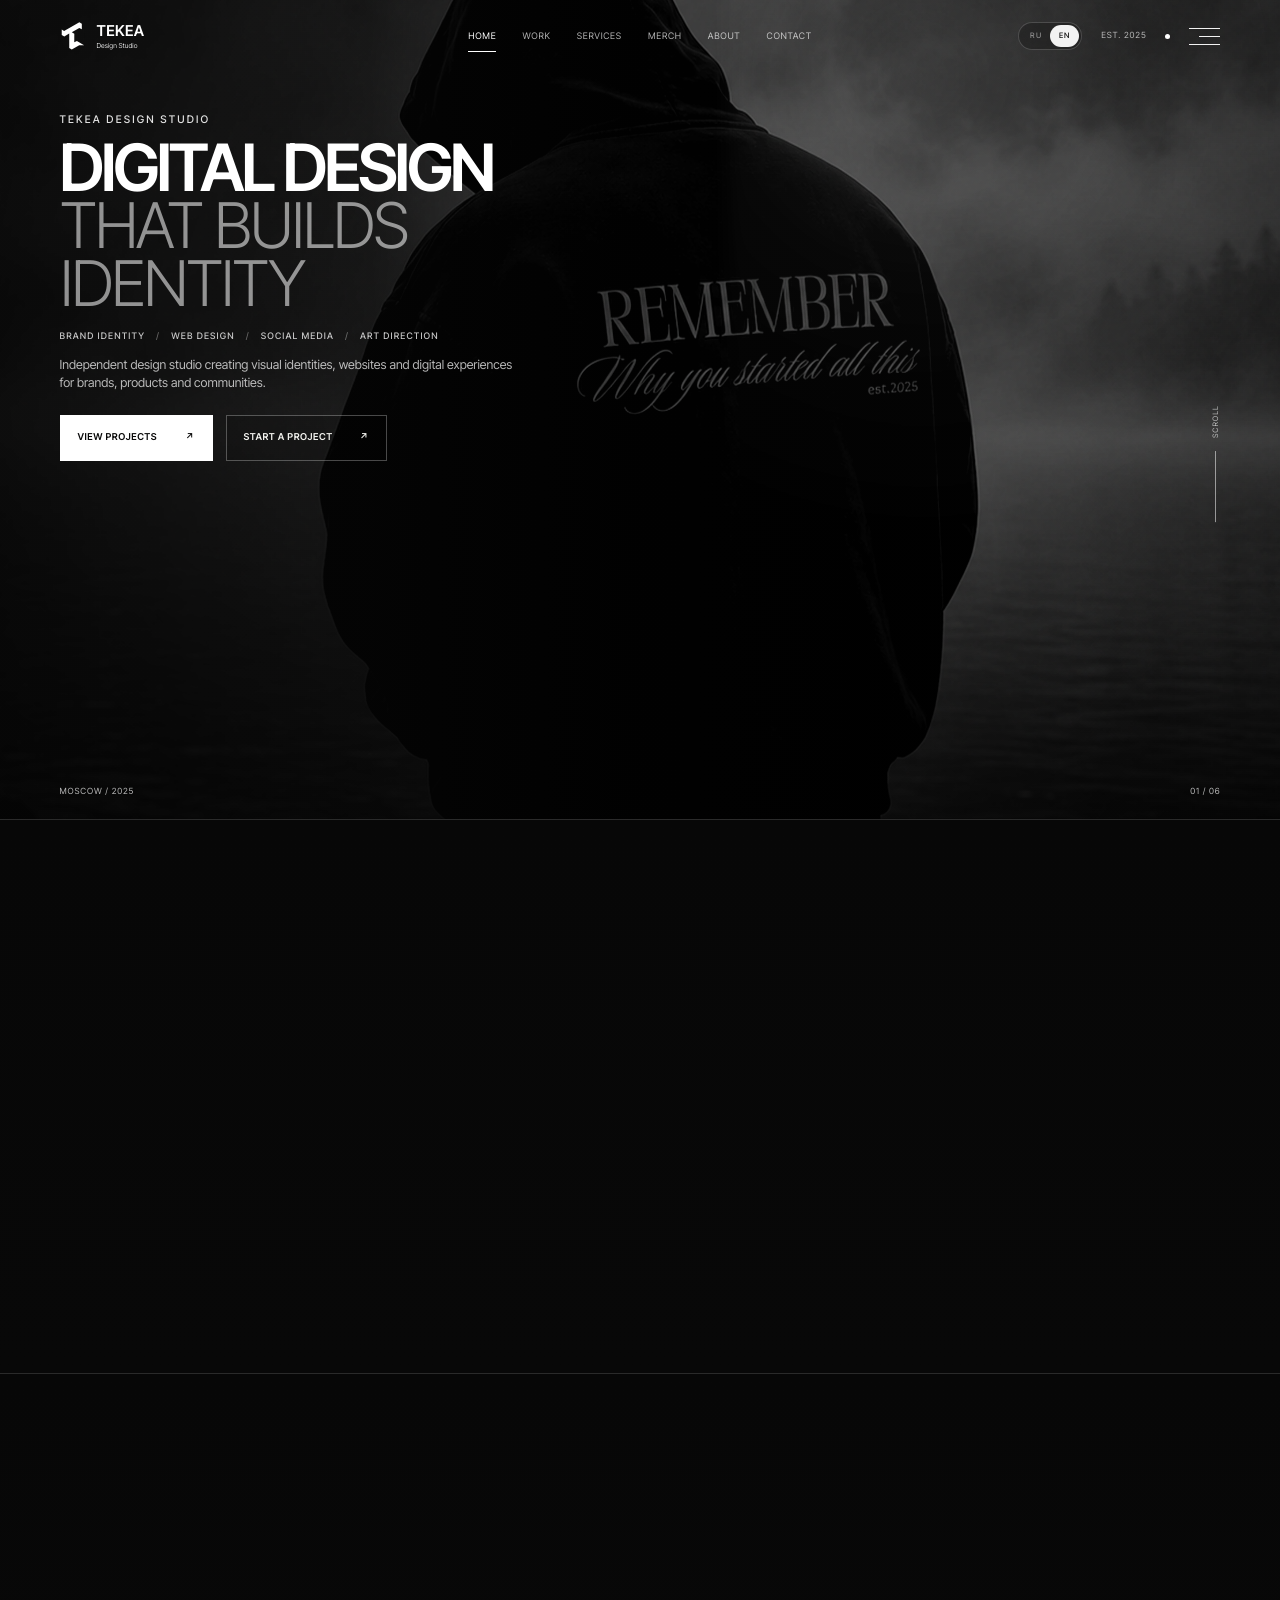
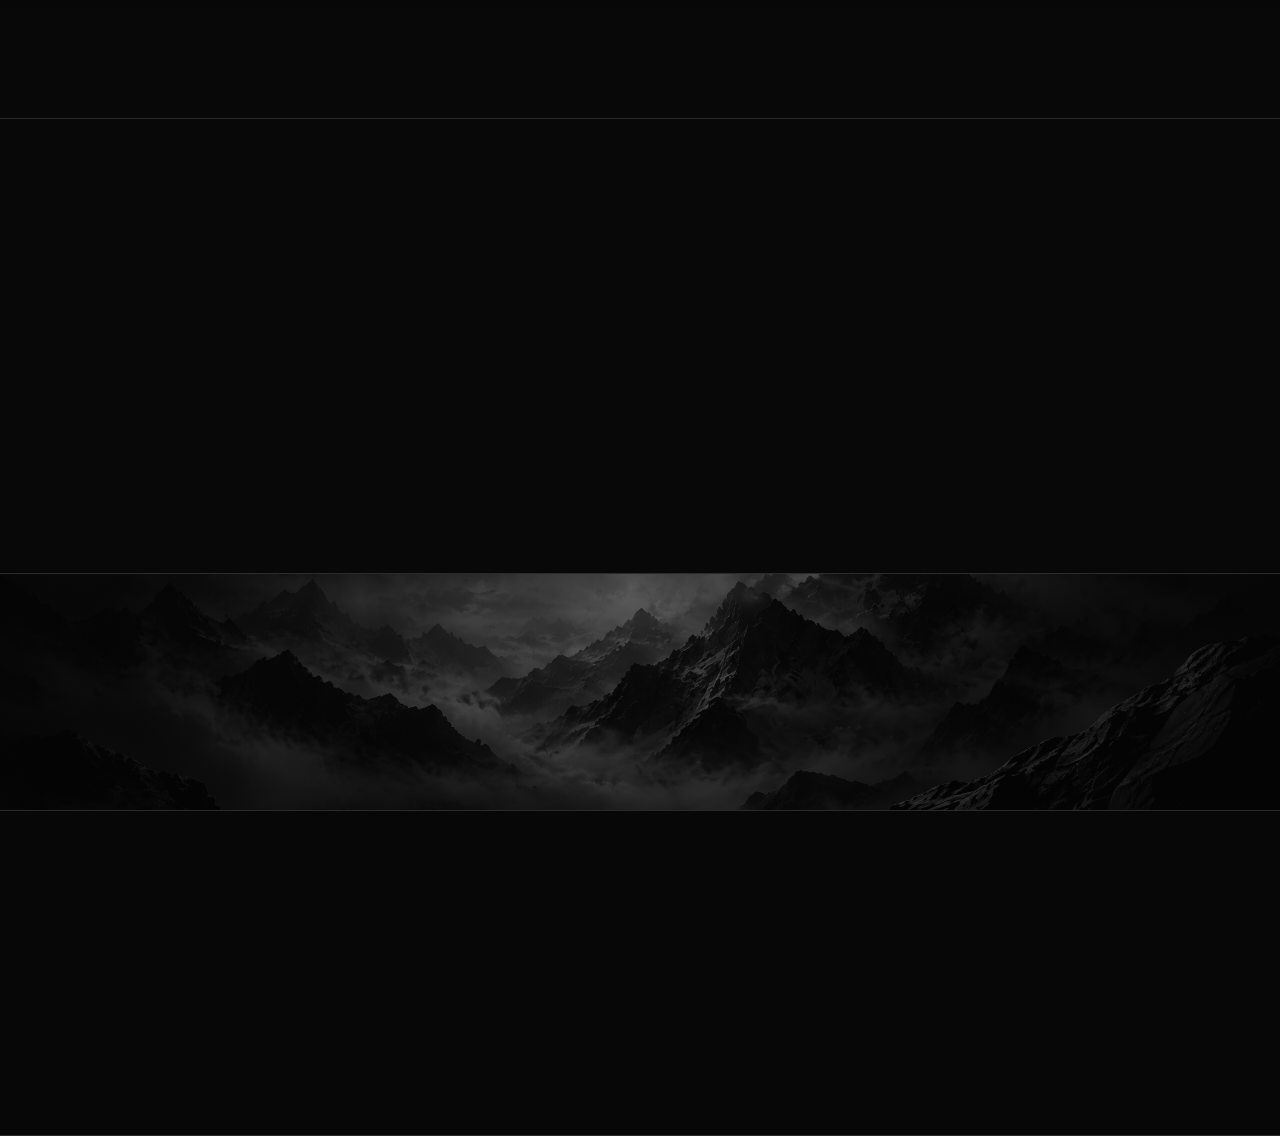
==== commit 5e6055dd: "V3.25 Final SEO" ====
--- a/index.html
+++ b/index.html
@@ -10,8 +10,21 @@
 <link href="https://fonts.googleapis.com" rel="preconnect"/>
 <link crossorigin="" href="https://fonts.gstatic.com" rel="preconnect"/>
 <link href="https://fonts.googleapis.com/css2?family=Bodoni+Moda:opsz,wght@6..96,400;6..96,500&amp;family=Inter+Tight:wght@300;400;500;600&amp;family=Italianno&amp;display=swap" rel="stylesheet"/>
-<link href="css/main.css?v=3.23" rel="stylesheet"/>
-<link href="assets/tekea-mark.svg" rel="icon" type="image/svg+xml"/><link as="image" fetchpriority="high" href="assets/hero-back-hq.webp" rel="preload" type="image/webp"/><meta content="website" property="og:type"/><meta content="TEKEA Design Studio" property="og:title"/><meta content="TEKEA Design Studio — brand identity, web design, social media design and creative direction." property="og:description"/><meta content="summary_large_image" name="twitter:card"/><meta content="noindex, nofollow, noarchive, max-image-preview:large" name="robots"/><meta content="dark" name="color-scheme"/><meta content="assets/og-tekea.jpg" property="og:image"/><meta content="1200" property="og:image:width"/><meta content="630" property="og:image:height"/><meta content="assets/og-tekea.jpg" name="twitter:image"/><link href="assets/apple-touch-icon.png" rel="apple-touch-icon" sizes="180x180"/><link href="assets/favicon-32.png" rel="icon" sizes="32x32" type="image/png"/><link href="site.webmanifest" rel="manifest"/></head>
+<link href="css/main.css?v=3.25" rel="stylesheet"/>
+<link href="assets/tekea-mark.svg" rel="icon" type="image/svg+xml"/><link as="image" fetchpriority="high" href="assets/hero-back-hq.webp" rel="preload" type="image/webp"/><meta content="website" property="og:type"/><meta content="TEKEA Design Studio" property="og:title"/><meta content="TEKEA Design Studio — brand identity, web design, social media design and creative direction." property="og:description"/><meta content="summary_large_image" name="twitter:card"/><meta content="index, follow, max-image-preview:large, max-snippet:-1, max-video-preview:-1" name="robots"/><meta content="dark" name="color-scheme"/><meta content="https://tekeadesign.ru/assets/og-tekea.jpg" property="og:image"/><meta content="1200" property="og:image:width"/><meta content="630" property="og:image:height"/><meta content="https://tekeadesign.ru/assets/og-tekea.jpg" name="twitter:image"/><link href="assets/apple-touch-icon.png" rel="apple-touch-icon" sizes="180x180"/><link href="assets/favicon-32.png" rel="icon" sizes="32x32" type="image/png"/><link href="site.webmanifest" rel="manifest"/>
+<link href="https://tekeadesign.ru/" rel="canonical"/>
+<meta content="https://tekeadesign.ru/" property="og:url"/>
+<meta content="TEKEA Design Studio" property="og:site_name"/>
+<meta content="en_US" property="og:locale"/>
+<meta content="ru_RU" property="og:locale:alternate"/>
+<meta content="https://tekeadesign.ru/assets/og-tekea.jpg" property="og:image:secure_url"/>
+<meta content="TEKEA Design Studio" property="og:image:alt"/>
+<meta content="TEKEA Design Studio" name="twitter:title"/>
+<meta content="TEKEA Design Studio — brand identity, web design, social media design and creative direction." name="twitter:description"/>
+<meta content="TEKEA Design Studio" name="twitter:image:alt"/>
+
+<script type="application/ld+json" id="tekea-structured-data">{"@context":"https://schema.org","@graph":[{"@type":"Organization","@id":"https://tekeadesign.ru/#organization","name":"TEKEA Design Studio","url":"https://tekeadesign.ru/","logo":{"@type":"ImageObject","url":"https://tekeadesign.ru/assets/tekea-logo.png"},"sameAs":["https://t.me/icetds","https://www.behance.net/tekeadesign","https://dprofile.ru/tekea"]},{"@type":"WebSite","@id":"https://tekeadesign.ru/#website","url":"https://tekeadesign.ru/","name":"TEKEA Design Studio","publisher":{"@id":"https://tekeadesign.ru/#organization"},"inLanguage":["en","ru"]}]}</script>
+</head>
 <body>
 <div aria-hidden="true" class="grain"></div>
 <section class="hero" id="home">
@@ -236,6 +249,6 @@
 </div>
 <div class="mobile-menu__bottom"><span>MOSCOW / 2025</span><span>DESIGN × IDENTITY × MORE</span></div>
 </nav>
-<script src="js/main.js?v=3.23"></script>
-<script src="js/lang.js?v=3.23"></script></body>
+<script src="js/main.js?v=3.25"></script>
+<script src="js/lang.js?v=3.25"></script></body>
 </html>
